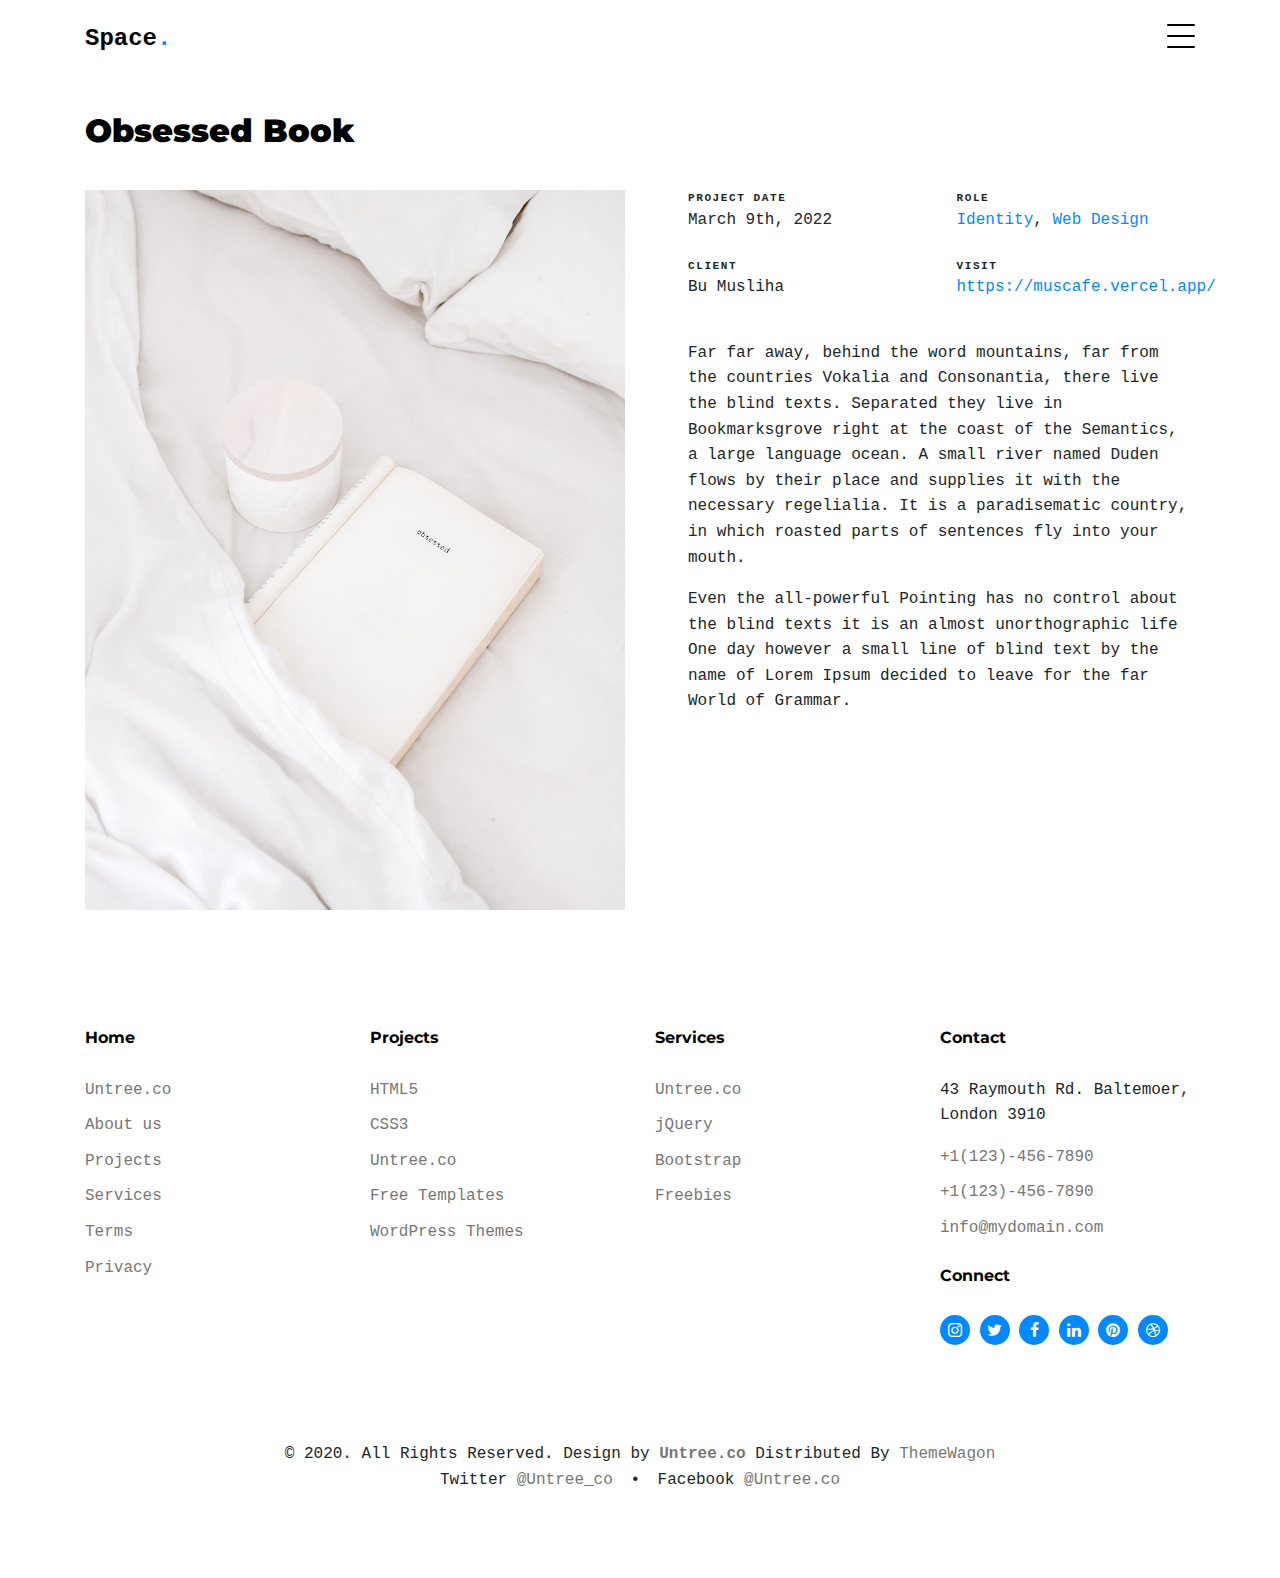
==== portfolio-muscafe.html @ a0d7b3ad "update portfolio" ====
<!-- /*
* Template Name: Minimal
* Template Author: Untree.co
* Author URI: https://untree.co/
* License: https://creativecommons.org/licenses/by/3.0/
*/ -->
<!doctype html>
<html lang="en">

<head>
  <meta charset="utf-8">
  <meta name="viewport" content="width=device-width, initial-scale=1, shrink-to-fit=no">
  <meta name="author" content="Untree.co">
  <link rel="shortcut icon" href="favicon.png">

  <meta name="description" content="" />
  <meta name="keywords" content="" />

  <link rel="preconnect" href="https://fonts.googleapis.com">
  <link rel="preconnect" href="https://fonts.gstatic.com" crossorigin>
  <link href="https://fonts.googleapis.com/css2?family=Montserrat:wght@400;700&family=PT+Mono&display=swap" rel="stylesheet">

  <link rel="stylesheet" href="css/bootstrap.min.css">
  <link rel="stylesheet" href="css/owl.carousel.min.css">
  <link rel="stylesheet" href="css/owl.theme.default.min.css">
  <link rel="stylesheet" href="css/jquery.fancybox.min.css">
  <link rel="stylesheet" href="fonts/icomoon/style.css">
  <link rel="stylesheet" href="fonts/flaticon/font/flaticon.css">
  <link rel="stylesheet" href="css/aos.css">
  <link rel="stylesheet" href="css/style.css">

  <title>Minimal Free HTML Template by Untree.co</title>
</head>

<body data-spy="scroll" data-target=".site-navbar-target" data-offset="100">


  <div class="site-mobile-menu site-navbar-target">
    <div class="site-mobile-menu-header">
      <div class="site-mobile-menu-close">
        <span class="icofont-close js-menu-toggle"></span>
      </div>
    </div>
    <div class="site-mobile-menu-body"></div>
  </div>
  
  <nav class="site-nav dark mb-5 site-navbar-target">
    <div class="container">
      <div class="site-navigation">
        <a href="index.html" class="logo m-0">Space<span class="text-primary">.</span></a>

        <ul class="js-clone-nav d-none d-lg-inline-none site-menu float-right">
          <li><a href="#home-section" class="nav-link active">Home</a></li>
          <li><a href="#portfolio-section">Portfolio</a></li>

          <li class="has-children">
            <a href="#about-section">About</a>
            <ul class="dropdown">
              <li><a href="elements.html">Elements</a></li>
              <li class="has-children">
                <a href="#">Menu Two</a>
                <ul class="dropdown">
                  <li><a href="#">Sub Menu One</a></li>
                  <li><a href="#">Sub Menu Two</a></li>
                  <li><a href="#">Sub Menu Three</a></li>
                </ul>
              </li>
              <li><a href="#">Menu Three</a></li>
            </ul>
          </li>
          <li><a href="services.html">Services</a></li>
          <li><a href="contact.html">Contact us</a></li>
        </ul>

        <a href="#" class="burger ml-auto float-right site-menu-toggle js-menu-toggle d-inline-block d-lg-inline-block" data-toggle="collapse" data-target="#main-navbar">
          <span></span>
        </a>

      </div>
    </div>
  </nav>



  


  <div class="untree_co-section untree_co-section-4 pb-0"  id="portfolio-section">
    <div class="container">
      <div class="portfolio-single-wrap unslate_co--section" id="portfolio-single-section">

        <div class="portfolio-single-inner">
          <h2 class="heading-portfolio-single-h2 text-black">Obsessed Book</h2>

          <div class="row mb-5 align-items-stretch">

            <div class="col-lg-6 mb-5 mb-lg-0">
              <img src="images/img_1.jpg" alt="Image" class="img-fluid">
            </div>

            <div class="col-lg-6 pl-lg-5">
              <div class="row mb-3">
                <div class="col-sm-6 col-md-6 col-lg-6 mb-4">
                  <div class="detail-v1">
                    <span class="detail-label">Project Date</span>
                    <span class="detail-val">March 9th, 2022</span>
                  </div>
                </div>
                <div class="col-sm-6 col-md-6 col-lg-6 mb-4">
                  <div class="detail-v1">
                    <span class="detail-label">Role</span>
                    <span class="detail-val"><a href="#">Identity</a>, <a href="#">Web Design</a></span>
                  </div>
                </div>
                <div class="col-sm-6 col-md-6 col-lg-6 mb-4">
                  <div class="detail-v1">
                    <span class="detail-label">Client</span>
                    <span class="detail-val">Bu Musliha</span>
                  </div>
                </div>
                <div class="col-sm-6 col-md-6 col-lg-6 mb-4">
                  <div class="detail-v1">
                    <span class="detail-label">Visit</span>
                    <span class="detail-val"><a href="http://muscafe.vercel.app">https://muscafe.vercel.app/</a></span>
                  </div>
                </div>
              </div>

              <p>Far far away, behind the word mountains, far from the countries Vokalia and Consonantia, there live the blind texts. Separated they live in Bookmarksgrove right at the coast of the Semantics, a large language ocean. A small river named Duden flows by their place and supplies it with the necessary regelialia. It is a paradisematic country, in which roasted parts of sentences fly into your mouth.</p>

              <p>Even the all-powerful Pointing has no control about the blind texts it is an almost unorthographic life One day however a small line of blind text by the name of Lorem Ipsum decided to leave for the far World of Grammar.</p>

            </div>

          </div>
        </div>
      </div>
    </div>

    <div class="site-footer">
      <div class="container">

        <div class="row">
          <div class="col-lg-3">
            <div class="widget">
              <h3>Home</h3>
              <ul class="list-unstyled float-left links">
                <li><a href="#">Untree.co</a></li>
                <li><a href="#">About us</a></li>
                <li><a href="#">Projects</a></li>
                <li><a href="#">Services</a></li>
                <li><a href="#">Terms</a></li>
                <li><a href="#">Privacy</a></li>
              </ul>
            </div> <!-- /.widget -->
          </div> <!-- /.col-lg-3 -->

          <div class="col-lg-3">
            <div class="widget">
              <h3>Projects</h3>
              <ul class="list-unstyled float-left links">
                <li><a href="#">HTML5</a></li>
                <li><a href="#">CSS3</a></li>
                <li><a href="#">Untree.co</a></li>
                <li><a href="#">Free Templates</a></li>
                <li><a href="#">WordPress Themes</a></li>
              </ul>
            </div> <!-- /.widget -->
          </div> <!-- /.col-lg-3 -->

          <div class="col-lg-3">
            <div class="widget">
              <h3>Services</h3>
              <ul class="list-unstyled float-left links">
                <li><a href="#">Untree.co</a></li>
                <li><a href="#">jQuery</a></li>
                <li><a href="#">Bootstrap</a></li>
                <li><a href="#">Freebies</a></li>
              </ul>
            </div> <!-- /.widget -->
          </div> <!-- /.col-lg-3 -->


          <div class="col-lg-3">
            <div class="widget">
              <h3>Contact</h3>
              <address>43 Raymouth Rd. Baltemoer, London 3910</address>
              <ul class="list-unstyled links mb-4">
                <li><a href="tel://11234567890">+1(123)-456-7890</a></li>
                <li><a href="tel://11234567890">+1(123)-456-7890</a></li>
                <li><a href="mailto:info@mydomain.com">info@mydomain.com</a></li>
              </ul>

              <h3>Connect</h3>
              <ul class="list-unstyled social">
                <li><a href="#"><span class="icon-instagram"></span></a></li>
                <li><a href="#"><span class="icon-twitter"></span></a></li>
                <li><a href="#"><span class="icon-facebook"></span></a></li>
                <li><a href="#"><span class="icon-linkedin"></span></a></li>
                <li><a href="#"><span class="icon-pinterest"></span></a></li>
                <li><a href="#"><span class="icon-dribbble"></span></a></li>
              </ul>

            </div> <!-- /.widget -->
          </div> <!-- /.col-lg-3 -->

        </div> <!-- /.row -->





        <div class="row mt-5">
          <div class="col-12 text-center">
            <p class=" mb-0">&copy; 2020. All Rights Reserved. Design by <a href="https://untree.co/" target="_blank" class=""><strong>Untree.co</strong></a> Distributed By <a href="https://themewagon.com">ThemeWagon</a> </p>
            <p class="">
              <span class="mx-2">Twitter <a href="https://twitter.com/untree_co">@Untree_co</a></span>
              <span>&bullet;</span>
              <span class="mx-2">Facebook <a href="https://web.facebook.com/Untree.co">@Untree.co</a></span>
            </p>

          </div>
        </div>
      </div> <!-- /.container -->
    </div> <!-- /.site-footer -->


    <script src="js/jquery-3.4.1.min.js"></script>
    <script src="js/popper.min.js"></script>
    <script src="js/bootstrap.min.js"></script>
    <script src="js/owl.carousel.min.js"></script>
    <script src="js/jquery.animateNumber.min.js"></script>
    <script src="js/jquery.waypoints.min.js"></script>
    <script src="js/jquery.fancybox.min.js"></script>
    <script src="js/aos.js"></script>
    <script src="js/wave-animate.js"></script>
    <script src="js/circle-progress.js"></script>
    <script src="js/imagesloaded.pkgd.js"></script>
    <script src="js/isotope.pkgd.min.js"></script>
    <script src="js/jquery.easing.1.3.js"></script>
    <script src="js/TweenMax.min.js"></script>
    <script src="js/ScrollMagic.min.js"></script>
    <script src="js/scrollmagic.animation.gsap.min.js"></script>

    <script src="js/custom.js"></script>
    
  </body>

  </html>
---- fonts/icomoon/style.css ----
@font-face {
  font-family: 'icomoon';
  src:  url('fonts/icomoon.eot?10si43');
  src:  url('fonts/icomoon.eot?10si43#iefix') format('embedded-opentype'),
    url('fonts/icomoon.ttf?10si43') format('truetype'),
    url('fonts/icomoon.woff?10si43') format('woff'),
    url('fonts/icomoon.svg?10si43#icomoon') format('svg');
  font-weight: normal;
  font-style: normal;
}

[class^="icon-"], [class*=" icon-"] {
  /* use !important to prevent issues with browser extensions that change fonts */
  font-family: 'icomoon' !important;
  speak: none;
  font-style: normal;
  font-weight: normal;
  font-variant: normal;
  text-transform: none;
  line-height: 1;

  /* Better Font Rendering =========== */
  -webkit-font-smoothing: antialiased;
  -moz-osx-font-smoothing: grayscale;
}

.icon-asterisk:before {
  content: "\f069";
}
.icon-plus:before {
  content: "\f067";
}
.icon-question:before {
  content: "\f128";
}
.icon-minus:before {
  content: "\f068";
}
.icon-glass:before {
  content: "\f000";
}
.icon-music:before {
  content: "\f001";
}
.icon-search:before {
  content: "\f002";
}
.icon-envelope-o:before {
  content: "\f003";
}
.icon-heart:before {
  content: "\f004";
}
.icon-star:before {
  content: "\f005";
}
.icon-star-o:before {
  content: "\f006";
}
.icon-user:before {
  content: "\f007";
}
.icon-film:before {
  content: "\f008";
}
.icon-th-large:before {
  content: "\f009";
}
.icon-th:before {
  content: "\f00a";
}
.icon-th-list:before {
  content: "\f00b";
}
.icon-check:before {
  content: "\f00c";
}
.icon-close:before {
  content: "\f00d";
}
.icon-remove:before {
  content: "\f00d";
}
.icon-times:before {
  content: "\f00d";
}
.icon-search-plus:before {
  content: "\f00e";
}
.icon-search-minus:before {
  content: "\f010";
}
.icon-power-off:before {
  content: "\f011";
}
.icon-signal:before {
  content: "\f012";
}
.icon-cog:before {
  content: "\f013";
}
.icon-gear:before {
  content: "\f013";
}
.icon-trash-o:before {
  content: "\f014";
}
.icon-home:before {
  content: "\f015";
}
.icon-file-o:before {
  content: "\f016";
}
.icon-clock-o:before {
  content: "\f017";
}
.icon-road:before {
  content: "\f018";
}
.icon-download:before {
  content: "\f019";
}
.icon-arrow-circle-o-down:before {
  content: "\f01a";
}
.icon-arrow-circle-o-up:before {
  content: "\f01b";
}
.icon-inbox:before {
  content: "\f01c";
}
.icon-play-circle-o:before {
  content: "\f01d";
}
.icon-repeat:before {
  content: "\f01e";
}
.icon-rotate-right:before {
  content: "\f01e";
}
.icon-refresh:before {
  content: "\f021";
}
.icon-list-alt:before {
  content: "\f022";
}
.icon-lock:before {
  content: "\f023";
}
.icon-flag:before {
  content: "\f024";
}
.icon-headphones:before {
  content: "\f025";
}
.icon-volume-off:before {
  content: "\f026";
}
.icon-volume-down:before {
  content: "\f027";
}
.icon-volume-up:before {
  content: "\f028";
}
.icon-qrcode:before {
  content: "\f029";
}
.icon-barcode:before {
  content: "\f02a";
}
.icon-tag:before {
  content: "\f02b";
}
.icon-tags:before {
  content: "\f02c";
}
.icon-book:before {
  content: "\f02d";
}
.icon-bookmark:before {
  content: "\f02e";
}
.icon-print:before {
  content: "\f02f";
}
.icon-camera:before {
  content: "\f030";
}
.icon-font:before {
  content: "\f031";
}
.icon-bold:before {
  content: "\f032";
}
.icon-italic:before {
  content: "\f033";
}
.icon-text-height:before {
  content: "\f034";
}
.icon-text-width:before {
  content: "\f035";
}
.icon-align-left:before {
  content: "\f036";
}
.icon-align-center:before {
  content: "\f037";
}
.icon-align-right:before {
  content: "\f038";
}
.icon-align-justify:before {
  content: "\f039";
}
.icon-list:before {
  content: "\f03a";
}
.icon-dedent:before {
  content: "\f03b";
}
.icon-outdent:before {
  content: "\f03b";
}
.icon-indent:before {
  content: "\f03c";
}
.icon-video-camera:before {
  content: "\f03d";
}
.icon-image:before {
  content: "\f03e";
}
.icon-photo:before {
  content: "\f03e";
}
.icon-picture-o:before {
  content: "\f03e";
}
.icon-pencil:before {
  content: "\f040";
}
.icon-map-marker:before {
  content: "\f041";
}
.icon-adjust:before {
  content: "\f042";
}
.icon-tint:before {
  content: "\f043";
}
.icon-edit:before {
  content: "\f044";
}
.icon-pencil-square-o:before {
  content: "\f044";
}
.icon-share-square-o:before {
  content: "\f045";
}
.icon-check-square-o:before {
  content: "\f046";
}
.icon-arrows:before {
  content: "\f047";
}
.icon-step-backward:before {
  content: "\f048";
}
.icon-fast-backward:before {
  content: "\f049";
}
.icon-backward:before {
  content: "\f04a";
}
.icon-play:before {
  content: "\f04b";
}
.icon-pause:before {
  content: "\f04c";
}
.icon-stop:before {
  content: "\f04d";
}
.icon-forward:before {
  content: "\f04e";
}
.icon-fast-forward:before {
  content: "\f050";
}
.icon-step-forward:before {
  content: "\f051";
}
.icon-eject:before {
  content: "\f052";
}
.icon-chevron-left:before {
  content: "\f053";
}
.icon-chevron-right:before {
  content: "\f054";
}
.icon-plus-circle:before {
  content: "\f055";
}
.icon-minus-circle:before {
  content: "\f056";
}
.icon-times-circle:before {
  content: "\f057";
}
.icon-check-circle:before {
  content: "\f058";
}
.icon-question-circle:before {
  content: "\f059";
}
.icon-info-circle:before {
  content: "\f05a";
}
.icon-crosshairs:before {
  content: "\f05b";
}
.icon-times-circle-o:before {
  content: "\f05c";
}
.icon-check-circle-o:before {
  content: "\f05d";
}
.icon-ban:before {
  content: "\f05e";
}
.icon-arrow-left:before {
  content: "\f060";
}
.icon-arrow-right:before {
  content: "\f061";
}
.icon-arrow-up:before {
  content: "\f062";
}
.icon-arrow-down:before {
  content: "\f063";
}
.icon-mail-forward:before {
  content: "\f064";
}
.icon-share:before {
  content: "\f064";
}
.icon-expand:before {
  content: "\f065";
}
.icon-compress:before {
  content: "\f066";
}
.icon-exclamation-circle:before {
  content: "\f06a";
}
.icon-gift:before {
  content: "\f06b";
}
.icon-leaf:before {
  content: "\f06c";
}
.icon-fire:before {
  content: "\f06d";
}
.icon-eye:before {
  content: "\f06e";
}
.icon-eye-slash:before {
  content: "\f070";
}
.icon-exclamation-triangle:before {
  content: "\f071";
}
.icon-warning:before {
  content: "\f071";
}
.icon-plane:before {
  content: "\f072";
}
.icon-calendar:before {
  content: "\f073";
}
.icon-random:before {
  content: "\f074";
}
.icon-comment:before {
  content: "\f075";
}
.icon-magnet:before {
  content: "\f076";
}
.icon-chevron-up:before {
  content: "\f077";
}
.icon-chevron-down:before {
  content: "\f078";
}
.icon-retweet:before {
  content: "\f079";
}
.icon-shopping-cart:before {
  content: "\f07a";
}
.icon-folder:before {
  content: "\f07b";
}
.icon-folder-open:before {
  content: "\f07c";
}
.icon-arrows-v:before {
  content: "\f07d";
}
.icon-arrows-h:before {
  content: "\f07e";
}
.icon-bar-chart:before {
  content: "\f080";
}
.icon-bar-chart-o:before {
  content: "\f080";
}
.icon-twitter-square:before {
  content: "\f081";
}
.icon-facebook-square:before {
  content: "\f082";
}
.icon-camera-retro:before {
  content: "\f083";
}
.icon-key:before {
  content: "\f084";
}
.icon-cogs:before {
  content: "\f085";
}
.icon-gears:before {
  content: "\f085";
}
.icon-comments:before {
  content: "\f086";
}
.icon-thumbs-o-up:before {
  content: "\f087";
}
.icon-thumbs-o-down:before {
  content: "\f088";
}
.icon-star-half:before {
  content: "\f089";
}
.icon-heart-o:before {
  content: "\f08a";
}
.icon-sign-out:before {
  content: "\f08b";
}
.icon-linkedin-square:before {
  content: "\f08c";
}
.icon-thumb-tack:before {
  content: "\f08d";
}
.icon-external-link:before {
  content: "\f08e";
}
.icon-sign-in:before {
  content: "\f090";
}
.icon-trophy:before {
  content: "\f091";
}
.icon-github-square:before {
  content: "\f092";
}
.icon-upload:before {
  content: "\f093";
}
.icon-lemon-o:before {
  content: "\f094";
}
.icon-phone:before {
  content: "\f095";
}
.icon-square-o:before {
  content: "\f096";
}
.icon-bookmark-o:before {
  content: "\f097";
}
.icon-phone-square:before {
  content: "\f098";
}
.icon-twitter:before {
  content: "\f099";
}
.icon-facebook:before {
  content: "\f09a";
}
.icon-facebook-f:before {
  content: "\f09a";
}
.icon-github:before {
  content: "\f09b";
}
.icon-unlock:before {
  content: "\f09c";
}
.icon-credit-card:before {
  content: "\f09d";
}
.icon-feed:before {
  content: "\f09e";
}
.icon-rss:before {
  content: "\f09e";
}
.icon-hdd-o:before {
  content: "\f0a0";
}
.icon-bullhorn:before {
  content: "\f0a1";
}
.icon-bell-o:before {
  content: "\f0a2";
}
.icon-certificate:before {
  content: "\f0a3";
}
.icon-hand-o-right:before {
  content: "\f0a4";
}
.icon-hand-o-left:before {
  content: "\f0a5";
}
.icon-hand-o-up:before {
  content: "\f0a6";
}
.icon-hand-o-down:before {
  content: "\f0a7";
}
.icon-arrow-circle-left:before {
  content: "\f0a8";
}
.icon-arrow-circle-right:before {
  content: "\f0a9";
}
.icon-arrow-circle-up:before {
  content: "\f0aa";
}
.icon-arrow-circle-down:before {
  content: "\f0ab";
}
.icon-globe:before {
  content: "\f0ac";
}
.icon-wrench:before {
  content: "\f0ad";
}
.icon-tasks:before {
  content: "\f0ae";
}
.icon-filter:before {
  content: "\f0b0";
}
.icon-briefcase:before {
  content: "\f0b1";
}
.icon-arrows-alt:before {
  content: "\f0b2";
}
.icon-group:before {
  content: "\f0c0";
}
.icon-users:before {
  content: "\f0c0";
}
.icon-chain:before {
  content: "\f0c1";
}
.icon-link:before {
  content: "\f0c1";
}
.icon-cloud:before {
  content: "\f0c2";
}
.icon-flask:before {
  content: "\f0c3";
}
.icon-cut:before {
  content: "\f0c4";
}
.icon-scissors:before {
  content: "\f0c4";
}
.icon-copy:before {
  content: "\f0c5";
}
.icon-files-o:before {
  content: "\f0c5";
}
.icon-paperclip:before {
  content: "\f0c6";
}
.icon-floppy-o:before {
  content: "\f0c7";
}
.icon-save:before {
  content: "\f0c7";
}
.icon-square:before {
  content: "\f0c8";
}
.icon-bars:before {
  content: "\f0c9";
}
.icon-navicon:before {
  content: "\f0c9";
}
.icon-reorder:before {
  content: "\f0c9";
}
.icon-list-ul:before {
  content: "\f0ca";
}
.icon-list-ol:before {
  content: "\f0cb";
}
.icon-strikethrough:before {
  content: "\f0cc";
}
.icon-underline:before {
  content: "\f0cd";
}
.icon-table:before {
  content: "\f0ce";
}
.icon-magic:before {
  content: "\f0d0";
}
.icon-truck:before {
  content: "\f0d1";
}
.icon-pinterest:before {
  content: "\f0d2";
}
.icon-pinterest-square:before {
  content: "\f0d3";
}
.icon-google-plus-square:before {
  content: "\f0d4";
}
.icon-google-plus:before {
  content: "\f0d5";
}
.icon-money:before {
  content: "\f0d6";
}
.icon-caret-down:before {
  content: "\f0d7";
}
.icon-caret-up:before {
  content: "\f0d8";
}
.icon-caret-left:before {
  content: "\f0d9";
}
.icon-caret-right:before {
  content: "\f0da";
}
.icon-columns:before {
  content: "\f0db";
}
.icon-sort:before {
  content: "\f0dc";
}
.icon-unsorted:before {
  content: "\f0dc";
}
.icon-sort-desc:before {
  content: "\f0dd";
}
.icon-sort-down:before {
  content: "\f0dd";
}
.icon-sort-asc:before {
  content: "\f0de";
}
.icon-sort-up:before {
  content: "\f0de";
}
.icon-envelope:before {
  content: "\f0e0";
}
.icon-linkedin:before {
  content: "\f0e1";
}
.icon-rotate-left:before {
  content: "\f0e2";
}
.icon-undo:before {
  content: "\f0e2";
}
.icon-gavel:before {
  content: "\f0e3";
}
.icon-legal:before {
  content: "\f0e3";
}
.icon-dashboard:before {
  content: "\f0e4";
}
.icon-tachometer:before {
  content: "\f0e4";
}
.icon-comment-o:before {
  content: "\f0e5";
}
.icon-comments-o:before {
  content: "\f0e6";
}
.icon-bolt:before {
  content: "\f0e7";
}
.icon-flash:before {
  content: "\f0e7";
}
.icon-sitemap:before {
  content: "\f0e8";
}
.icon-umbrella:before {
  content: "\f0e9";
}
.icon-clipboard:before {
  content: "\f0ea";
}
.icon-paste:before {
  content: "\f0ea";
}
.icon-lightbulb-o:before {
  content: "\f0eb";
}
.icon-exchange:before {
  content: "\f0ec";
}
.icon-cloud-download:before {
  content: "\f0ed";
}
.icon-cloud-upload:before {
  content: "\f0ee";
}
.icon-user-md:before {
  content: "\f0f0";
}
.icon-stethoscope:before {
  content: "\f0f1";
}
.icon-suitcase:before {
  content: "\f0f2";
}
.icon-bell:before {
  content: "\f0f3";
}
.icon-coffee:before {
  content: "\f0f4";
}
.icon-cutlery:before {
  content: "\f0f5";
}
.icon-file-text-o:before {
  content: "\f0f6";
}
.icon-building-o:before {
  content: "\f0f7";
}
.icon-hospital-o:before {
  content: "\f0f8";
}
.icon-ambulance:before {
  content: "\f0f9";
}
.icon-medkit:before {
  content: "\f0fa";
}
.icon-fighter-jet:before {
  content: "\f0fb";
}
.icon-beer:before {
  content: "\f0fc";
}
.icon-h-square:before {
  content: "\f0fd";
}
.icon-plus-square:before {
  content: "\f0fe";
}
.icon-angle-double-left:before {
  content: "\f100";
}
.icon-angle-double-right:before {
  content: "\f101";
}
.icon-angle-double-up:before {
  content: "\f102";
}
.icon-angle-double-down:before {
  content: "\f103";
}
.icon-angle-left:before {
  content: "\f104";
}
.icon-angle-right:before {
  content: "\f105";
}
.icon-angle-up:before {
  content: "\f106";
}
.icon-angle-down:before {
  content: "\f107";
}
.icon-desktop:before {
  content: "\f108";
}
.icon-laptop:before {
  content: "\f109";
}
.icon-tablet:before {
  content: "\f10a";
}
.icon-mobile:before {
  content: "\f10b";
}
.icon-mobile-phone:before {
  content: "\f10b";
}
.icon-circle-o:before {
  content: "\f10c";
}
.icon-quote-left:before {
  content: "\f10d";
}
.icon-quote-right:before {
  content: "\f10e";
}
.icon-spinner:before {
  content: "\f110";
}
.icon-circle:before {
  content: "\f111";
}
.icon-mail-reply:before {
  content: "\f112";
}
.icon-reply:before {
  content: "\f112";
}
.icon-github-alt:before {
  content: "\f113";
}
.icon-folder-o:before {
  content: "\f114";
}
.icon-folder-open-o:before {
  content: "\f115";
}
.icon-smile-o:before {
  content: "\f118";
}
.icon-frown-o:before {
  content: "\f119";
}
.icon-meh-o:before {
  content: "\f11a";
}
.icon-gamepad:before {
  content: "\f11b";
}
.icon-keyboard-o:before {
  content: "\f11c";
}
.icon-flag-o:before {
  content: "\f11d";
}
.icon-flag-checkered:before {
  content: "\f11e";
}
.icon-terminal:before {
  content: "\f120";
}
.icon-code:before {
  content: "\f121";
}
.icon-mail-reply-all:before {
  content: "\f122";
}
.icon-reply-all:before {
  content: "\f122";
}
.icon-star-half-empty:before {
  content: "\f123";
}
.icon-star-half-full:before {
  content: "\f123";
}
.icon-star-half-o:before {
  content: "\f123";
}
.icon-location-arrow:before {
  content: "\f124";
}
.icon-crop:before {
  content: "\f125";
}
.icon-code-fork:before {
  content: "\f126";
}
.icon-chain-broken:before {
  content: "\f127";
}
.icon-unlink:before {
  content: "\f127";
}
.icon-info:before {
  content: "\f129";
}
.icon-exclamation:before {
  content: "\f12a";
}
.icon-superscript:before {
  content: "\f12b";
}
.icon-subscript:before {
  content: "\f12c";
}
.icon-eraser:before {
  content: "\f12d";
}
.icon-puzzle-piece:before {
  content: "\f12e";
}
.icon-microphone:before {
  content: "\f130";
}
.icon-microphone-slash:before {
  content: "\f131";
}
.icon-shield:before {
  content: "\f132";
}
.icon-calendar-o:before {
  content: "\f133";
}
.icon-fire-extinguisher:before {
  content: "\f134";
}
.icon-rocket:before {
  content: "\f135";
}
.icon-maxcdn:before {
  content: "\f136";
}
.icon-chevron-circle-left:before {
  content: "\f137";
}
.icon-chevron-circle-right:before {
  content: "\f138";
}
.icon-chevron-circle-up:before {
  content: "\f139";
}
.icon-chevron-circle-down:before {
  content: "\f13a";
}
.icon-html5:before {
  content: "\f13b";
}
.icon-css3:before {
  content: "\f13c";
}
.icon-anchor:before {
  content: "\f13d";
}
.icon-unlock-alt:before {
  content: "\f13e";
}
.icon-bullseye:before {
  content: "\f140";
}
.icon-ellipsis-h:before {
  content: "\f141";
}
.icon-ellipsis-v:before {
  content: "\f142";
}
.icon-rss-square:before {
  content: "\f143";
}
.icon-play-circle:before {
  content: "\f144";
}
.icon-ticket:before {
  content: "\f145";
}
.icon-minus-square:before {
  content: "\f146";
}
.icon-minus-square-o:before {
  content: "\f147";
}
.icon-level-up:before {
  content: "\f148";
}
.icon-level-down:before {
  content: "\f149";
}
.icon-check-square:before {
  content: "\f14a";
}
.icon-pencil-square:before {
  content: "\f14b";
}
.icon-external-link-square:before {
  content: "\f14c";
}
.icon-share-square:before {
  content: "\f14d";
}
.icon-compass:before {
  content: "\f14e";
}
.icon-caret-square-o-down:before {
  content: "\f150";
}
.icon-toggle-down:before {
  content: "\f150";
}
.icon-caret-square-o-up:before {
  content: "\f151";
}
.icon-toggle-up:before {
  content: "\f151";
}
.icon-caret-square-o-right:before {
  content: "\f152";
}
.icon-toggle-right:before {
  content: "\f152";
}
.icon-eur:before {
  content: "\f153";
}
.icon-euro:before {
  content: "\f153";
}
.icon-gbp:before {
  content: "\f154";
}
.icon-dollar:before {
  content: "\f155";
}
.icon-usd:before {
  content: "\f155";
}
.icon-inr:before {
  content: "\f156";
}
.icon-rupee:before {
  content: "\f156";
}
.icon-cny:before {
  content: "\f157";
}
.icon-jpy:before {
  content: "\f157";
}
.icon-rmb:before {
  content: "\f157";
}
.icon-yen:before {
  content: "\f157";
}
.icon-rouble:before {
  content: "\f158";
}
.icon-rub:before {
  content: "\f158";
}
.icon-ruble:before {
  content: "\f158";
}
.icon-krw:before {
  content: "\f159";
}
.icon-won:before {
  content: "\f159";
}
.icon-bitcoin:before {
  content: "\f15a";
}
.icon-btc:before {
  content: "\f15a";
}
.icon-file:before {
  content: "\f15b";
}
.icon-file-text:before {
  content: "\f15c";
}
.icon-sort-alpha-asc:before {
  content: "\f15d";
}
.icon-sort-alpha-desc:before {
  content: "\f15e";
}
.icon-sort-amount-asc:before {
  content: "\f160";
}
.icon-sort-amount-desc:before {
  content: "\f161";
}
.icon-sort-numeric-asc:before {
  content: "\f162";
}
.icon-sort-numeric-desc:before {
  content: "\f163";
}
.icon-thumbs-up:before {
  content: "\f164";
}
.icon-thumbs-down:before {
  content: "\f165";
}
.icon-youtube-square:before {
  content: "\f166";
}
.icon-youtube:before {
  content: "\f167";
}
.icon-xing:before {
  content: "\f168";
}
.icon-xing-square:before {
  content: "\f169";
}
.icon-youtube-play:before {
  content: "\f16a";
}
.icon-dropbox:before {
  content: "\f16b";
}
.icon-stack-overflow:before {
  content: "\f16c";
}
.icon-instagram:before {
  content: "\f16d";
}
.icon-flickr:before {
  content: "\f16e";
}
.icon-adn:before {
  content: "\f170";
}
.icon-bitbucket:before {
  content: "\f171";
}
.icon-bitbucket-square:before {
  content: "\f172";
}
.icon-tumblr:before {
  content: "\f173";
}
.icon-tumblr-square:before {
  content: "\f174";
}
.icon-long-arrow-down:before {
  content: "\f175";
}
.icon-long-arrow-up:before {
  content: "\f176";
}
.icon-long-arrow-left:before {
  content: "\f177";
}
.icon-long-arrow-right:before {
  content: "\f178";
}
.icon-apple:before {
  content: "\f179";
}
.icon-windows:before {
  content: "\f17a";
}
.icon-android:before {
  content: "\f17b";
}
.icon-linux:before {
  content: "\f17c";
}
.icon-dribbble:before {
  content: "\f17d";
}
.icon-skype:before {
  content: "\f17e";
}
.icon-foursquare:before {
  content: "\f180";
}
.icon-trello:before {
  content: "\f181";
}
.icon-female:before {
  content: "\f182";
}
.icon-male:before {
  content: "\f183";
}
.icon-gittip:before {
  content: "\f184";
}
.icon-gratipay:before {
  content: "\f184";
}
.icon-sun-o:before {
  content: "\f185";
}
.icon-moon-o:before {
  content: "\f186";
}
.icon-archive:before {
  content: "\f187";
}
.icon-bug:before {
  content: "\f188";
}
.icon-vk:before {
  content: "\f189";
}
.icon-weibo:before {
  content: "\f18a";
}
.icon-renren:before {
  content: "\f18b";
}
.icon-pagelines:before {
  content: "\f18c";
}
.icon-stack-exchange:before {
  content: "\f18d";
}
.icon-arrow-circle-o-right:before {
  content: "\f18e";
}
.icon-arrow-circle-o-left:before {
  content: "\f190";
}
.icon-caret-square-o-left:before {
  content: "\f191";
}
.icon-toggle-left:before {
  content: "\f191";
}
.icon-dot-circle-o:before {
  content: "\f192";
}
.icon-wheelchair:before {
  content: "\f193";
}
.icon-vimeo-square:before {
  content: "\f194";
}
.icon-try:before {
  content: "\f195";
}
.icon-turkish-lira:before {
  content: "\f195";
}
.icon-plus-square-o:before {
  content: "\f196";
}
.icon-space-shuttle:before {
  content: "\f197";
}
.icon-slack:before {
  content: "\f198";
}
.icon-envelope-square:before {
  content: "\f199";
}
.icon-wordpress:before {
  content: "\f19a";
}
.icon-openid:before {
  content: "\f19b";
}
.icon-bank:before {
  content: "\f19c";
}
.icon-institution:before {
  content: "\f19c";
}
.icon-university:before {
  content: "\f19c";
}
.icon-graduation-cap:before {
  content: "\f19d";
}
.icon-mortar-board:before {
  content: "\f19d";
}
.icon-yahoo:before {
  content: "\f19e";
}
.icon-google:before {
  content: "\f1a0";
}
.icon-reddit:before {
  content: "\f1a1";
}
.icon-reddit-square:before {
  content: "\f1a2";
}
.icon-stumbleupon-circle:before {
  content: "\f1a3";
}
.icon-stumbleupon:before {
  content: "\f1a4";
}
.icon-delicious:before {
  content: "\f1a5";
}
.icon-digg:before {
  content: "\f1a6";
}
.icon-pied-piper-pp:before {
  content: "\f1a7";
}
.icon-pied-piper-alt:before {
  content: "\f1a8";
}
.icon-drupal:before {
  content: "\f1a9";
}
.icon-joomla:before {
  content: "\f1aa";
}
.icon-language:before {
  content: "\f1ab";
}
.icon-fax:before {
  content: "\f1ac";
}
.icon-building:before {
  content: "\f1ad";
}
.icon-child:before {
  content: "\f1ae";
}
.icon-paw:before {
  content: "\f1b0";
}
.icon-spoon:before {
  content: "\f1b1";
}
.icon-cube:before {
  content: "\f1b2";
}
.icon-cubes:before {
  content: "\f1b3";
}
.icon-behance:before {
  content: "\f1b4";
}
.icon-behance-square:before {
  content: "\f1b5";
}
.icon-steam:before {
  content: "\f1b6";
}
.icon-steam-square:before {
  content: "\f1b7";
}
.icon-recycle:before {
  content: "\f1b8";
}
.icon-automobile:before {
  content: "\f1b9";
}
.icon-car:before {
  content: "\f1b9";
}
.icon-cab:before {
  content: "\f1ba";
}
.icon-taxi:before {
  content: "\f1ba";
}
.icon-tree:before {
  content: "\f1bb";
}
.icon-spotify:before {
  content: "\f1bc";
}
.icon-deviantart:before {
  content: "\f1bd";
}
.icon-soundcloud:before {
  content: "\f1be";
}
.icon-database:before {
  content: "\f1c0";
}
.icon-file-pdf-o:before {
  content: "\f1c1";
}
.icon-file-word-o:before {
  content: "\f1c2";
}
.icon-file-excel-o:before {
  content: "\f1c3";
}
.icon-file-powerpoint-o:before {
  content: "\f1c4";
}
.icon-file-image-o:before {
  content: "\f1c5";
}
.icon-file-photo-o:before {
  content: "\f1c5";
}
.icon-file-picture-o:before {
  content: "\f1c5";
}
.icon-file-archive-o:before {
  content: "\f1c6";
}
.icon-file-zip-o:before {
  content: "\f1c6";
}
.icon-file-audio-o:before {
  content: "\f1c7";
}
.icon-file-sound-o:before {
  content: "\f1c7";
}
.icon-file-movie-o:before {
  content: "\f1c8";
}
.icon-file-video-o:before {
  content: "\f1c8";
}
.icon-file-code-o:before {
  content: "\f1c9";
}
.icon-vine:before {
  content: "\f1ca";
}
.icon-codepen:before {
  content: "\f1cb";
}
.icon-jsfiddle:before {
  content: "\f1cc";
}
.icon-life-bouy:before {
  content: "\f1cd";
}
.icon-life-buoy:before {
  content: "\f1cd";
}
.icon-life-ring:before {
  content: "\f1cd";
}
.icon-life-saver:before {
  content: "\f1cd";
}
.icon-support:before {
  content: "\f1cd";
}
.icon-circle-o-notch:before {
  content: "\f1ce";
}
.icon-ra:before {
  content: "\f1d0";
}
.icon-rebel:before {
  content: "\f1d0";
}
.icon-resistance:before {
  content: "\f1d0";
}
.icon-empire:before {
  content: "\f1d1";
}
.icon-ge:before {
  content: "\f1d1";
}
.icon-git-square:before {
  content: "\f1d2";
}
.icon-git:before {
  content: "\f1d3";
}
.icon-hacker-news:before {
  content: "\f1d4";
}
.icon-y-combinator-square:before {
  content: "\f1d4";
}
.icon-yc-square:before {
  content: "\f1d4";
}
.icon-tencent-weibo:before {
  content: "\f1d5";
}
.icon-qq:before {
  content: "\f1d6";
}
.icon-wechat:before {
  content: "\f1d7";
}
.icon-weixin:before {
  content: "\f1d7";
}
.icon-paper-plane:before {
  content: "\f1d8";
}
.icon-send:before {
  content: "\f1d8";
}
.icon-paper-plane-o:before {
  content: "\f1d9";
}
.icon-send-o:before {
  content: "\f1d9";
}
.icon-history:before {
  content: "\f1da";
}
.icon-circle-thin:before {
  content: "\f1db";
}
.icon-header:before {
  content: "\f1dc";
}
.icon-paragraph:before {
  content: "\f1dd";
}
.icon-sliders:before {
  content: "\f1de";
}
.icon-share-alt:before {
  content: "\f1e0";
}
.icon-share-alt-square:before {
  content: "\f1e1";
}
.icon-bomb:before {
  content: "\f1e2";
}
.icon-futbol-o:before {
  content: "\f1e3";
}
.icon-soccer-ball-o:before {
  content: "\f1e3";
}
.icon-tty:before {
  content: "\f1e4";
}
.icon-binoculars:before {
  content: "\f1e5";
}
.icon-plug:before {
  content: "\f1e6";
}
.icon-slideshare:before {
  content: "\f1e7";
}
.icon-twitch:before {
  content: "\f1e8";
}
.icon-yelp:before {
  content: "\f1e9";
}
.icon-newspaper-o:before {
  content: "\f1ea";
}
.icon-wifi:before {
  content: "\f1eb";
}
.icon-calculator:before {
  content: "\f1ec";
}
.icon-paypal:before {
  content: "\f1ed";
}
.icon-google-wallet:before {
  content: "\f1ee";
}
.icon-cc-visa:before {
  content: "\f1f0";
}
.icon-cc-mastercard:before {
  content: "\f1f1";
}
.icon-cc-discover:before {
  content: "\f1f2";
}
.icon-cc-amex:before {
  content: "\f1f3";
}
.icon-cc-paypal:before {
  content: "\f1f4";
}
.icon-cc-stripe:before {
  content: "\f1f5";
}
.icon-bell-slash:before {
  content: "\f1f6";
}
.icon-bell-slash-o:before {
  content: "\f1f7";
}
.icon-trash:before {
  content: "\f1f8";
}
.icon-copyright:before {
  content: "\f1f9";
}
.icon-at:before {
  content: "\f1fa";
}
.icon-eyedropper:before {
  content: "\f1fb";
}
.icon-paint-brush:before {
  content: "\f1fc";
}
.icon-birthday-cake:before {
  content: "\f1fd";
}
.icon-area-chart:before {
  content: "\f1fe";
}
.icon-pie-chart:before {
  content: "\f200";
}
.icon-line-chart:before {
  content: "\f201";
}
.icon-lastfm:before {
  content: "\f202";
}
.icon-lastfm-square:before {
  content: "\f203";
}
.icon-toggle-off:before {
  content: "\f204";
}
.icon-toggle-on:before {
  content: "\f205";
}
.icon-bicycle:before {
  content: "\f206";
}
.icon-bus:before {
  content: "\f207";
}
.icon-ioxhost:before {
  content: "\f208";
}
.icon-angellist:before {
  content: "\f209";
}
.icon-cc:before {
  content: "\f20a";
}
.icon-ils:before {
  content: "\f20b";
}
.icon-shekel:before {
  content: "\f20b";
}
.icon-sheqel:before {
  content: "\f20b";
}
.icon-meanpath:before {
  content: "\f20c";
}
.icon-buysellads:before {
  content: "\f20d";
}
.icon-connectdevelop:before {
  content: "\f20e";
}
.icon-dashcube:before {
  content: "\f210";
}
.icon-forumbee:before {
  content: "\f211";
}
.icon-leanpub:before {
  content: "\f212";
}
.icon-sellsy:before {
  content: "\f213";
}
.icon-shirtsinbulk:before {
  content: "\f214";
}
.icon-simplybuilt:before {
  content: "\f215";
}
.icon-skyatlas:before {
  content: "\f216";
}
.icon-cart-plus:before {
  content: "\f217";
}
.icon-cart-arrow-down:before {
  content: "\f218";
}
.icon-diamond:before {
  content: "\f219";
}
.icon-ship:before {
  content: "\f21a";
}
.icon-user-secret:before {
  content: "\f21b";
}
.icon-motorcycle:before {
  content: "\f21c";
}
.icon-street-view:before {
  content: "\f21d";
}
.icon-heartbeat:before {
  content: "\f21e";
}
.icon-venus:before {
  content: "\f221";
}
.icon-mars:before {
  content: "\f222";
}
.icon-mercury:before {
  content: "\f223";
}
.icon-intersex:before {
  content: "\f224";
}
.icon-transgender:before {
  content: "\f224";
}
.icon-transgender-alt:before {
  content: "\f225";
}
.icon-venus-double:before {
  content: "\f226";
}
.icon-mars-double:before {
  content: "\f227";
}
.icon-venus-mars:before {
  content: "\f228";
}
.icon-mars-stroke:before {
  content: "\f229";
}
.icon-mars-stroke-v:before {
  content: "\f22a";
}
.icon-mars-stroke-h:before {
  content: "\f22b";
}
.icon-neuter:before {
  content: "\f22c";
}
.icon-genderless:before {
  content: "\f22d";
}
.icon-facebook-official:before {
  content: "\f230";
}
.icon-pinterest-p:before {
  content: "\f231";
}
.icon-whatsapp:before {
  content: "\f232";
}
.icon-server:before {
  content: "\f233";
}
.icon-user-plus:before {
  content: "\f234";
}
.icon-user-times:before {
  content: "\f235";
}
.icon-bed:before {
  content: "\f236";
}
.icon-hotel:before {
  content: "\f236";
}
.icon-viacoin:before {
  content: "\f237";
}
.icon-train:before {
  content: "\f238";
}
.icon-subway:before {
  content: "\f239";
}
.icon-medium:before {
  content: "\f23a";
}
.icon-y-combinator:before {
  content: "\f23b";
}
.icon-yc:before {
  content: "\f23b";
}
.icon-optin-monster:before {
  content: "\f23c";
}
.icon-opencart:before {
  content: "\f23d";
}
.icon-expeditedssl:before {
  content: "\f23e";
}
.icon-battery:before {
  content: "\f240";
}
.icon-battery-4:before {
  content: "\f240";
}
.icon-battery-full:before {
  content: "\f240";
}
.icon-battery-3:before {
  content: "\f241";
}
.icon-battery-three-quarters:before {
  content: "\f241";
}
.icon-battery-2:before {
  content: "\f242";
}
.icon-battery-half:before {
  content: "\f242";
}
.icon-battery-1:before {
  content: "\f243";
}
.icon-battery-quarter:before {
  content: "\f243";
}
.icon-battery-0:before {
  content: "\f244";
}
.icon-battery-empty:before {
  content: "\f244";
}
.icon-mouse-pointer:before {
  content: "\f245";
}
.icon-i-cursor:before {
  content: "\f246";
}
.icon-object-group:before {
  content: "\f247";
}
.icon-object-ungroup:before {
  content: "\f248";
}
.icon-sticky-note:before {
  content: "\f249";
}
.icon-sticky-note-o:before {
  content: "\f24a";
}
.icon-cc-jcb:before {
  content: "\f24b";
}
.icon-cc-diners-club:before {
  content: "\f24c";
}
.icon-clone:before {
  content: "\f24d";
}
.icon-balance-scale:before {
  content: "\f24e";
}
.icon-hourglass-o:before {
  content: "\f250";
}
.icon-hourglass-1:before {
  content: "\f251";
}
.icon-hourglass-start:before {
  content: "\f251";
}
.icon-hourglass-2:before {
  content: "\f252";
}
.icon-hourglass-half:before {
  content: "\f252";
}
.icon-hourglass-3:before {
  content: "\f253";
}
.icon-hourglass-end:before {
  content: "\f253";
}
.icon-hourglass:before {
  content: "\f254";
}
.icon-hand-grab-o:before {
  content: "\f255";
}
.icon-hand-rock-o:before {
  content: "\f255";
}
.icon-hand-paper-o:before {
  content: "\f256";
}
.icon-hand-stop-o:before {
  content: "\f256";
}
.icon-hand-scissors-o:before {
  content: "\f257";
}
.icon-hand-lizard-o:before {
  content: "\f258";
}
.icon-hand-spock-o:before {
  content: "\f259";
}
.icon-hand-pointer-o:before {
  content: "\f25a";
}
.icon-hand-peace-o:before {
  content: "\f25b";
}
.icon-trademark:before {
  content: "\f25c";
}
.icon-registered:before {
  content: "\f25d";
}
.icon-creative-commons:before {
  content: "\f25e";
}
.icon-gg:before {
  content: "\f260";
}
.icon-gg-circle:before {
  content: "\f261";
}
.icon-tripadvisor:before {
  content: "\f262";
}
.icon-odnoklassniki:before {
  content: "\f263";
}
.icon-odnoklassniki-square:before {
  content: "\f264";
}
.icon-get-pocket:before {
  content: "\f265";
}
.icon-wikipedia-w:before {
  content: "\f266";
}
.icon-safari:before {
  content: "\f267";
}
.icon-chrome:before {
  content: "\f268";
}
.icon-firefox:before {
  content: "\f269";
}
.icon-opera:before {
  content: "\f26a";
}
.icon-internet-explorer:before {
  content: "\f26b";
}
.icon-television:before {
  content: "\f26c";
}
.icon-tv:before {
  content: "\f26c";
}
.icon-contao:before {
  content: "\f26d";
}
.icon-500px:before {
  content: "\f26e";
}
.icon-amazon:before {
  content: "\f270";
}
.icon-calendar-plus-o:before {
  content: "\f271";
}
.icon-calendar-minus-o:before {
  content: "\f272";
}
.icon-calendar-times-o:before {
  content: "\f273";
}
.icon-calendar-check-o:before {
  content: "\f274";
}
.icon-industry:before {
  content: "\f275";
}
.icon-map-pin:before {
  content: "\f276";
}
.icon-map-signs:before {
  content: "\f277";
}
.icon-map-o:before {
  content: "\f278";
}
.icon-map:before {
  content: "\f279";
}
.icon-commenting:before {
  content: "\f27a";
}
.icon-commenting-o:before {
  content: "\f27b";
}
.icon-houzz:before {
  content: "\f27c";
}
.icon-vimeo:before {
  content: "\f27d";
}
.icon-black-tie:before {
  content: "\f27e";
}
.icon-fonticons:before {
  content: "\f280";
}
.icon-reddit-alien:before {
  content: "\f281";
}
.icon-edge:before {
  content: "\f282";
}
.icon-credit-card-alt:before {
  content: "\f283";
}
.icon-codiepie:before {
  content: "\f284";
}
.icon-modx:before {
  content: "\f285";
}
.icon-fort-awesome:before {
  content: "\f286";
}
.icon-usb:before {
  content: "\f287";
}
.icon-product-hunt:before {
  content: "\f288";
}
.icon-mixcloud:before {
  content: "\f289";
}
.icon-scribd:before {
  content: "\f28a";
}
.icon-pause-circle:before {
  content: "\f28b";
}
.icon-pause-circle-o:before {
  content: "\f28c";
}
.icon-stop-circle:before {
  content: "\f28d";
}
.icon-stop-circle-o:before {
  content: "\f28e";
}
.icon-shopping-bag:before {
  content: "\f290";
}
.icon-shopping-basket:before {
  content: "\f291";
}
.icon-hashtag:before {
  content: "\f292";
}
.icon-bluetooth:before {
  content: "\f293";
}
.icon-bluetooth-b:before {
  content: "\f294";
}
.icon-percent:before {
  content: "\f295";
}
.icon-gitlab:before {
  content: "\f296";
}
.icon-wpbeginner:before {
  content: "\f297";
}
.icon-wpforms:before {
  content: "\f298";
}
.icon-envira:before {
  content: "\f299";
}
.icon-universal-access:before {
  content: "\f29a";
}
.icon-wheelchair-alt:before {
  content: "\f29b";
}
.icon-question-circle-o:before {
  content: "\f29c";
}
.icon-blind:before {
  content: "\f29d";
}
.icon-audio-description:before {
  content: "\f29e";
}
.icon-volume-control-phone:before {
  content: "\f2a0";
}
.icon-braille:before {
  content: "\f2a1";
}
.icon-assistive-listening-systems:before {
  content: "\f2a2";
}
.icon-american-sign-language-interpreting:before {
  content: "\f2a3";
}
.icon-asl-interpreting:before {
  content: "\f2a3";
}
.icon-deaf:before {
  content: "\f2a4";
}
.icon-deafness:before {
  content: "\f2a4";
}
.icon-hard-of-hearing:before {
  content: "\f2a4";
}
.icon-glide:before {
  content: "\f2a5";
}
.icon-glide-g:before {
  content: "\f2a6";
}
.icon-sign-language:before {
  content: "\f2a7";
}
.icon-signing:before {
  content: "\f2a7";
}
.icon-low-vision:before {
  content: "\f2a8";
}
.icon-viadeo:before {
  content: "\f2a9";
}
.icon-viadeo-square:before {
  content: "\f2aa";
}
.icon-snapchat:before {
  content: "\f2ab";
}
.icon-snapchat-ghost:before {
  content: "\f2ac";
}
.icon-snapchat-square:before {
  content: "\f2ad";
}
.icon-pied-piper:before {
  content: "\f2ae";
}
.icon-first-order:before {
  content: "\f2b0";
}
.icon-yoast:before {
  content: "\f2b1";
}
.icon-themeisle:before {
  content: "\f2b2";
}
.icon-google-plus-circle:before {
  content: "\f2b3";
}
.icon-google-plus-official:before {
  content: "\f2b3";
}
.icon-fa:before {
  content: "\f2b4";
}
.icon-font-awesome:before {
  content: "\f2b4";
}
.icon-handshake-o:before {
  content: "\f2b5";
}
.icon-envelope-open:before {
  content: "\f2b6";
}
.icon-envelope-open-o:before {
  content: "\f2b7";
}
.icon-linode:before {
  content: "\f2b8";
}
.icon-address-book:before {
  content: "\f2b9";
}
.icon-address-book-o:before {
  content: "\f2ba";
}
.icon-address-card:before {
  content: "\f2bb";
}
.icon-vcard:before {
  content: "\f2bb";
}
.icon-address-card-o:before {
  content: "\f2bc";
}
.icon-vcard-o:before {
  content: "\f2bc";
}
.icon-user-circle:before {
  content: "\f2bd";
}
.icon-user-circle-o:before {
  content: "\f2be";
}
.icon-user-o:before {
  content: "\f2c0";
}
.icon-id-badge:before {
  content: "\f2c1";
}
.icon-drivers-license:before {
  content: "\f2c2";
}
.icon-id-card:before {
  content: "\f2c2";
}
.icon-drivers-license-o:before {
  content: "\f2c3";
}
.icon-id-card-o:before {
  content: "\f2c3";
}
.icon-quora:before {
  content: "\f2c4";
}
.icon-free-code-camp:before {
  content: "\f2c5";
}
.icon-telegram:before {
  content: "\f2c6";
}
.icon-thermometer:before {
  content: "\f2c7";
}
.icon-thermometer-4:before {
  content: "\f2c7";
}
.icon-thermometer-full:before {
  content: "\f2c7";
}
.icon-thermometer-3:before {
  content: "\f2c8";
}
.icon-thermometer-three-quarters:before {
  content: "\f2c8";
}
.icon-thermometer-2:before {
  content: "\f2c9";
}
.icon-thermometer-half:before {
  content: "\f2c9";
}
.icon-thermometer-1:before {
  content: "\f2ca";
}
.icon-thermometer-quarter:before {
  content: "\f2ca";
}
.icon-thermometer-0:before {
  content: "\f2cb";
}
.icon-thermometer-empty:before {
  content: "\f2cb";
}
.icon-shower:before {
  content: "\f2cc";
}
.icon-bath:before {
  content: "\f2cd";
}
.icon-bathtub:before {
  content: "\f2cd";
}
.icon-s15:before {
  content: "\f2cd";
}
.icon-podcast:before {
  content: "\f2ce";
}
.icon-window-maximize:before {
  content: "\f2d0";
}
.icon-window-minimize:before {
  content: "\f2d1";
}
.icon-window-restore:before {
  content: "\f2d2";
}
.icon-times-rectangle:before {
  content: "\f2d3";
}
.icon-window-close:before {
  content: "\f2d3";
}
.icon-times-rectangle-o:before {
  content: "\f2d4";
}
.icon-window-close-o:before {
  content: "\f2d4";
}
.icon-bandcamp:before {
  content: "\f2d5";
}
.icon-grav:before {
  content: "\f2d6";
}
.icon-etsy:before {
  content: "\f2d7";
}
.icon-imdb:before {
  content: "\f2d8";
}
.icon-ravelry:before {
  content: "\f2d9";
}
.icon-eercast:before {
  content: "\f2da";
}
.icon-microchip:before {
  content: "\f2db";
}
.icon-snowflake-o:before {
  content: "\f2dc";
}
.icon-superpowers:before {
  content: "\f2dd";
}
.icon-wpexplorer:before {
  content: "\f2de";
}
.icon-meetup:before {
  content: "\f2e0";
}
.icon-3d_rotation:before {
  content: "\e84d";
}
.icon-ac_unit:before {
  content: "\eb3b";
}
.icon-alarm:before {
  content: "\e855";
}
.icon-access_alarms:before {
  content: "\e191";
}
.icon-schedule:before {
  content: "\e8b5";
}
.icon-accessibility:before {
  content: "\e84e";
}
.icon-accessible:before {
  content: "\e914";
}
.icon-account_balance:before {
  content: "\e84f";
}
.icon-account_balance_wallet:before {
  content: "\e850";
}
.icon-account_box:before {
  content: "\e851";
}
.icon-account_circle:before {
  content: "\e853";
}
.icon-adb:before {
  content: "\e60e";
}
.icon-add:before {
  content: "\e145";
}
.icon-add_a_photo:before {
  content: "\e439";
}
.icon-alarm_add:before {
  content: "\e856";
}
.icon-add_alert:before {
  content: "\e003";
}
.icon-add_box:before {
  content: "\e146";
}
.icon-add_circle:before {
  content: "\e147";
}
.icon-control_point:before {
  content: "\e3ba";
}
.icon-add_location:before {
  content: "\e567";
}
.icon-add_shopping_cart:before {
  content: "\e854";
}
.icon-queue:before {
  content: "\e03c";
}
.icon-add_to_queue:before {
  content: "\e05c";
}
.icon-adjust2:before {
  content: "\e39e";
}
.icon-airline_seat_flat:before {
  content: "\e630";
}
.icon-airline_seat_flat_angled:before {
  content: "\e631";
}
.icon-airline_seat_individual_suite:before {
  content: "\e632";
}
.icon-airline_seat_legroom_extra:before {
  content: "\e633";
}
.icon-airline_seat_legroom_normal:before {
  content: "\e634";
}
.icon-airline_seat_legroom_reduced:before {
  content: "\e635";
}
.icon-airline_seat_recline_extra:before {
  content: "\e636";
}
.icon-airline_seat_recline_normal:before {
  content: "\e637";
}
.icon-flight:before {
  content: "\e539";
}
.icon-airplanemode_inactive:before {
  content: "\e194";
}
.icon-airplay:before {
  content: "\e055";
}
.icon-airport_shuttle:before {
  content: "\eb3c";
}
.icon-alarm_off:before {
  content: "\e857";
}
.icon-alarm_on:before {
  content: "\e858";
}
.icon-album:before {
  content: "\e019";
}
.icon-all_inclusive:before {
  content: "\eb3d";
}
.icon-all_out:before {
  content: "\e90b";
}
.icon-android2:before {
  content: "\e859";
}
.icon-announcement:before {
  content: "\e85a";
}
.icon-apps:before {
  content: "\e5c3";
}
.icon-archive2:before {
  content: "\e149";
}
.icon-arrow_back:before {
  content: "\e5c4";
}
.icon-arrow_downward:before {
  content: "\e5db";
}
.icon-arrow_drop_down:before {
  content: "\e5c5";
}
.icon-arrow_drop_down_circle:before {
  content: "\e5c6";
}
.icon-arrow_drop_up:before {
  content: "\e5c7";
}
.icon-arrow_forward:before {
  content: "\e5c8";
}
.icon-arrow_upward:before {
  content: "\e5d8";
}
.icon-art_track:before {
  content: "\e060";
}
.icon-aspect_ratio:before {
  content: "\e85b";
}
.icon-poll:before {
  content: "\e801";
}
.icon-assignment:before {
  content: "\e85d";
}
.icon-assignment_ind:before {
  content: "\e85e";
}
.icon-assignment_late:before {
  content: "\e85f";
}
.icon-assignment_return:before {
  content: "\e860";
}
.icon-assignment_returned:before {
  content: "\e861";
}
.icon-assignment_turned_in:before {
  content: "\e862";
}
.icon-assistant:before {
  content: "\e39f";
}
.icon-flag2:before {
  content: "\e153";
}
.icon-attach_file:before {
  content: "\e226";
}
.icon-attach_money:before {
  content: "\e227";
}
.icon-attachment:before {
  content: "\e2bc";
}
.icon-audiotrack:before {
  content: "\e3a1";
}
.icon-autorenew:before {
  content: "\e863";
}
.icon-av_timer:before {
  content: "\e01b";
}
.icon-backspace:before {
  content: "\e14a";
}
.icon-cloud_upload:before {
  content: "\e2c3";
}
.icon-battery_alert:before {
  content: "\e19c";
}
.icon-battery_charging_full:before {
  content: "\e1a3";
}
.icon-battery_std:before {
  content: "\e1a5";
}
.icon-battery_unknown:before {
  content: "\e1a6";
}
.icon-beach_access:before {
  content: "\eb3e";
}
.icon-beenhere:before {
  content: "\e52d";
}
.icon-block:before {
  content: "\e14b";
}
.icon-bluetooth2:before {
  content: "\e1a7";
}
.icon-bluetooth_searching:before {
  content: "\e1aa";
}
.icon-bluetooth_connected:before {
  content: "\e1a8";
}
.icon-bluetooth_disabled:before {
  content: "\e1a9";
}
.icon-blur_circular:before {
  content: "\e3a2";
}
.icon-blur_linear:before {
  content: "\e3a3";
}
.icon-blur_off:before {
  content: "\e3a4";
}
.icon-blur_on:before {
  content: "\e3a5";
}
.icon-class:before {
  content: "\e86e";
}
.icon-turned_in:before {
  content: "\e8e6";
}
.icon-turned_in_not:before {
  content: "\e8e7";
}
.icon-border_all:before {
  content: "\e228";
}
.icon-border_bottom:before {
  content: "\e229";
}
.icon-border_clear:before {
  content: "\e22a";
}
.icon-border_color:before {
  content: "\e22b";
}
.icon-border_horizontal:before {
  content: "\e22c";
}
.icon-border_inner:before {
  content: "\e22d";
}
.icon-border_left:before {
  content: "\e22e";
}
.icon-border_outer:before {
  content: "\e22f";
}
.icon-border_right:before {
  content: "\e230";
}
.icon-border_style:before {
  content: "\e231";
}
.icon-border_top:before {
  content: "\e232";
}
.icon-border_vertical:before {
  content: "\e233";
}
.icon-branding_watermark:before {
  content: "\e06b";
}
.icon-brightness_1:before {
  content: "\e3a6";
}
.icon-brightness_2:before {
  content: "\e3a7";
}
.icon-brightness_3:before {
  content: "\e3a8";
}
.icon-brightness_4:before {
  content: "\e3a9";
}
.icon-brightness_low:before {
  content: "\e1ad";
}
.icon-brightness_medium:before {
  content: "\e1ae";
}
.icon-brightness_high:before {
  content: "\e1ac";
}
.icon-brightness_auto:before {
  content: "\e1ab";
}
.icon-broken_image:before {
  content: "\e3ad";
}
.icon-brush:before {
  content: "\e3ae";
}
.icon-bubble_chart:before {
  content: "\e6dd";
}
.icon-bug_report:before {
  content: "\e868";
}
.icon-build:before {
  content: "\e869";
}
.icon-burst_mode:before {
  content: "\e43c";
}
.icon-domain:before {
  content: "\e7ee";
}
.icon-business_center:before {
  content: "\eb3f";
}
.icon-cached:before {
  content: "\e86a";
}
.icon-cake:before {
  content: "\e7e9";
}
.icon-phone2:before {
  content: "\e0cd";
}
.icon-call_end:before {
  content: "\e0b1";
}
.icon-call_made:before {
  content: "\e0b2";
}
.icon-merge_type:before {
  content: "\e252";
}
.icon-call_missed:before {
  content: "\e0b4";
}
.icon-call_missed_outgoing:before {
  content: "\e0e4";
}
.icon-call_received:before {
  content: "\e0b5";
}
.icon-call_split:before {
  content: "\e0b6";
}
.icon-call_to_action:before {
  content: "\e06c";
}
.icon-camera2:before {
  content: "\e3af";
}
.icon-photo_camera:before {
  content: "\e412";
}
.icon-camera_enhance:before {
  content: "\e8fc";
}
.icon-camera_front:before {
  content: "\e3b1";
}
.icon-camera_rear:before {
  content: "\e3b2";
}
.icon-camera_roll:before {
  content: "\e3b3";
}
.icon-cancel:before {
  content: "\e5c9";
}
.icon-redeem:before {
  content: "\e8b1";
}
.icon-card_membership:before {
  content: "\e8f7";
}
.icon-card_travel:before {
  content: "\e8f8";
}
.icon-casino:before {
  content: "\eb40";
}
.icon-cast:before {
  content: "\e307";
}
.icon-cast_connected:before {
  content: "\e308";
}
.icon-center_focus_strong:before {
  content: "\e3b4";
}
.icon-center_focus_weak:before {
  content: "\e3b5";
}
.icon-change_history:before {
  content: "\e86b";
}
.icon-chat:before {
  content: "\e0b7";
}
.icon-chat_bubble:before {
  content: "\e0ca";
}
.icon-chat_bubble_outline:before {
  content: "\e0cb";
}
.icon-check2:before {
  content: "\e5ca";
}
.icon-check_box:before {
  content: "\e834";
}
.icon-check_box_outline_blank:before {
  content: "\e835";
}
.icon-check_circle:before {
  content: "\e86c";
}
.icon-navigate_before:before {
  content: "\e408";
}
.icon-navigate_next:before {
  content: "\e409";
}
.icon-child_care:before {
  content: "\eb41";
}
.icon-child_friendly:before {
  content: "\eb42";
}
.icon-chrome_reader_mode:before {
  content: "\e86d";
}
.icon-close2:before {
  content: "\e5cd";
}
.icon-clear_all:before {
  content: "\e0b8";
}
.icon-closed_caption:before {
  content: "\e01c";
}
.icon-wb_cloudy:before {
  content: "\e42d";
}
.icon-cloud_circle:before {
  content: "\e2be";
}
.icon-cloud_done:before {
  content: "\e2bf";
}
.icon-cloud_download:before {
  content: "\e2c0";
}
.icon-cloud_off:before {
  content: "\e2c1";
}
.icon-cloud_queue:before {
  content: "\e2c2";
}
.icon-code2:before {
  content: "\e86f";
}
.icon-photo_library:before {
  content: "\e413";
}
.icon-collections_bookmark:before {
  content: "\e431";
}
.icon-palette:before {
  content: "\e40a";
}
.icon-colorize:before {
  content: "\e3b8";
}
.icon-comment2:before {
  content: "\e0b9";
}
.icon-compare:before {
  content: "\e3b9";
}
.icon-compare_arrows:before {
  content: "\e915";
}
.icon-laptop2:before {
  content: "\e31e";
}
.icon-confirmation_number:before {
  content: "\e638";
}
.icon-contact_mail:before {
  content: "\e0d0";
}
.icon-contact_phone:before {
  content: "\e0cf";
}
.icon-contacts:before {
  content: "\e0ba";
}
.icon-content_copy:before {
  content: "\e14d";
}
.icon-content_cut:before {
  content: "\e14e";
}
.icon-content_paste:before {
  content: "\e14f";
}
.icon-control_point_duplicate:before {
  content: "\e3bb";
}
.icon-copyright2:before {
  content: "\e90c";
}
.icon-mode_edit:before {
  content: "\e254";
}
.icon-create_new_folder:before {
  content: "\e2cc";
}
.icon-payment:before {
  content: "\e8a1";
}
.icon-crop2:before {
  content: "\e3be";
}
.icon-crop_16_9:before {
  content: "\e3bc";
}
.icon-crop_3_2:before {
  content: "\e3bd";
}
.icon-crop_landscape:before {
  content: "\e3c3";
}
.icon-crop_7_5:before {
  content: "\e3c0";
}
.icon-crop_din:before {
  content: "\e3c1";
}
.icon-crop_free:before {
  content: "\e3c2";
}
.icon-crop_original:before {
  content: "\e3c4";
}
.icon-crop_portrait:before {
  content: "\e3c5";
}
.icon-crop_rotate:before {
  content: "\e437";
}
.icon-crop_square:before {
  content: "\e3c6";
}
.icon-dashboard2:before {
  content: "\e871";
}
.icon-data_usage:before {
  content: "\e1af";
}
.icon-date_range:before {
  content: "\e916";
}
.icon-dehaze:before {
  content: "\e3c7";
}
.icon-delete:before {
  content: "\e872";
}
.icon-delete_forever:before {
  content: "\e92b";
}
.icon-delete_sweep:before {
  content: "\e16c";
}
.icon-description:before {
  content: "\e873";
}
.icon-desktop_mac:before {
  content: "\e30b";
}
.icon-desktop_windows:before {
  content: "\e30c";
}
.icon-details:before {
  content: "\e3c8";
}
.icon-developer_board:before {
  content: "\e30d";
}
.icon-developer_mode:before {
  content: "\e1b0";
}
.icon-device_hub:before {
  content: "\e335";
}
.icon-phonelink:before {
  content: "\e326";
}
.icon-devices_other:before {
  content: "\e337";
}
.icon-dialer_sip:before {
  content: "\e0bb";
}
.icon-dialpad:before {
  content: "\e0bc";
}
.icon-directions:before {
  content: "\e52e";
}
.icon-directions_bike:before {
  content: "\e52f";
}
.icon-directions_boat:before {
  content: "\e532";
}
.icon-directions_bus:before {
  content: "\e530";
}
.icon-directions_car:before {
  content: "\e531";
}
.icon-directions_railway:before {
  content: "\e534";
}
.icon-directions_run:before {
  content: "\e566";
}
.icon-directions_transit:before {
  content: "\e535";
}
.icon-directions_walk:before {
  content: "\e536";
}
.icon-disc_full:before {
  content: "\e610";
}
.icon-dns:before {
  content: "\e875";
}
.icon-not_interested:before {
  content: "\e033";
}
.icon-do_not_disturb_alt:before {
  content: "\e611";
}
.icon-do_not_disturb_off:before {
  content: "\e643";
}
.icon-remove_circle:before {
  content: "\e15c";
}
.icon-dock:before {
  content: "\e30e";
}
.icon-done:before {
  content: "\e876";
}
.icon-done_all:before {
  content: "\e877";
}
.icon-donut_large:before {
  content: "\e917";
}
.icon-donut_small:before {
  content: "\e918";
}
.icon-drafts:before {
  content: "\e151";
}
.icon-drag_handle:before {
  content: "\e25d";
}
.icon-time_to_leave:before {
  content: "\e62c";
}
.icon-dvr:before {
  content: "\e1b2";
}
.icon-edit_location:before {
  content: "\e568";
}
.icon-eject2:before {
  content: "\e8fb";
}
.icon-markunread:before {
  content: "\e159";
}
.icon-enhanced_encryption:before {
  content: "\e63f";
}
.icon-equalizer:before {
  content: "\e01d";
}
.icon-error:before {
  content: "\e000";
}
.icon-error_outline:before {
  content: "\e001";
}
.icon-euro_symbol:before {
  content: "\e926";
}
.icon-ev_station:before {
  content: "\e56d";
}
.icon-insert_invitation:before {
  content: "\e24f";
}
.icon-event_available:before {
  content: "\e614";
}
.icon-event_busy:before {
  content: "\e615";
}
.icon-event_note:before {
  content: "\e616";
}
.icon-event_seat:before {
  content: "\e903";
}
.icon-exit_to_app:before {
  content: "\e879";
}
.icon-expand_less:before {
  content: "\e5ce";
}
.icon-expand_more:before {
  content: "\e5cf";
}
.icon-explicit:before {
  content: "\e01e";
}
.icon-explore:before {
  content: "\e87a";
}
.icon-exposure:before {
  content: "\e3ca";
}
.icon-exposure_neg_1:before {
  content: "\e3cb";
}
.icon-exposure_neg_2:before {
  content: "\e3cc";
}
.icon-exposure_plus_1:before {
  content: "\e3cd";
}
.icon-exposure_plus_2:before {
  content: "\e3ce";
}
.icon-exposure_zero:before {
  content: "\e3cf";
}
.icon-extension:before {
  content: "\e87b";
}
.icon-face:before {
  content: "\e87c";
}
.icon-fast_forward:before {
  content: "\e01f";
}
.icon-fast_rewind:before {
  content: "\e020";
}
.icon-favorite:before {
  content: "\e87d";
}
.icon-favorite_border:before {
  content: "\e87e";
}
.icon-featured_play_list:before {
  content: "\e06d";
}
.icon-featured_video:before {
  content: "\e06e";
}
.icon-sms_failed:before {
  content: "\e626";
}
.icon-fiber_dvr:before {
  content: "\e05d";
}
.icon-fiber_manual_record:before {
  content: "\e061";
}
.icon-fiber_new:before {
  content: "\e05e";
}
.icon-fiber_pin:before {
  content: "\e06a";
}
.icon-fiber_smart_record:before {
  content: "\e062";
}
.icon-get_app:before {
  content: "\e884";
}
.icon-file_upload:before {
  content: "\e2c6";
}
.icon-filter2:before {
  content: "\e3d3";
}
.icon-filter_1:before {
  content: "\e3d0";
}
.icon-filter_2:before {
  content: "\e3d1";
}
.icon-filter_3:before {
  content: "\e3d2";
}
.icon-filter_4:before {
  content: "\e3d4";
}
.icon-filter_5:before {
  content: "\e3d5";
}
.icon-filter_6:before {
  content: "\e3d6";
}
.icon-filter_7:before {
  content: "\e3d7";
}
.icon-filter_8:before {
  content: "\e3d8";
}
.icon-filter_9:before {
  content: "\e3d9";
}
.icon-filter_9_plus:before {
  content: "\e3da";
}
.icon-filter_b_and_w:before {
  content: "\e3db";
}
.icon-filter_center_focus:before {
  content: "\e3dc";
}
.icon-filter_drama:before {
  content: "\e3dd";
}
.icon-filter_frames:before {
  content: "\e3de";
}
.icon-terrain:before {
  content: "\e564";
}
.icon-filter_list:before {
  content: "\e152";
}
.icon-filter_none:before {
  content: "\e3e0";
}
.icon-filter_tilt_shift:before {
  content: "\e3e2";
}
.icon-filter_vintage:before {
  content: "\e3e3";
}
.icon-find_in_page:before {
  content: "\e880";
}
.icon-find_replace:before {
  content: "\e881";
}
.icon-fingerprint:before {
  content: "\e90d";
}
.icon-first_page:before {
  content: "\e5dc";
}
.icon-fitness_center:before {
  content: "\eb43";
}
.icon-flare:before {
  content: "\e3e4";
}
.icon-flash_auto:before {
  content: "\e3e5";
}
.icon-flash_off:before {
  content: "\e3e6";
}
.icon-flash_on:before {
  content: "\e3e7";
}
.icon-flight_land:before {
  content: "\e904";
}
.icon-flight_takeoff:before {
  content: "\e905";
}
.icon-flip:before {
  content: "\e3e8";
}
.icon-flip_to_back:before {
  content: "\e882";
}
.icon-flip_to_front:before {
  content: "\e883";
}
.icon-folder2:before {
  content: "\e2c7";
}
.icon-folder_open:before {
  content: "\e2c8";
}
.icon-folder_shared:before {
  content: "\e2c9";
}
.icon-folder_special:before {
  content: "\e617";
}
.icon-font_download:before {
  content: "\e167";
}
.icon-format_align_center:before {
  content: "\e234";
}
.icon-format_align_justify:before {
  content: "\e235";
}
.icon-format_align_left:before {
  content: "\e236";
}
.icon-format_align_right:before {
  content: "\e237";
}
.icon-format_bold:before {
  content: "\e238";
}
.icon-format_clear:before {
  content: "\e239";
}
.icon-format_color_fill:before {
  content: "\e23a";
}
.icon-format_color_reset:before {
  content: "\e23b";
}
.icon-format_color_text:before {
  content: "\e23c";
}
.icon-format_indent_decrease:before {
  content: "\e23d";
}
.icon-format_indent_increase:before {
  content: "\e23e";
}
.icon-format_italic:before {
  content: "\e23f";
}
.icon-format_line_spacing:before {
  content: "\e240";
}
.icon-format_list_bulleted:before {
  content: "\e241";
}
.icon-format_list_numbered:before {
  content: "\e242";
}
.icon-format_paint:before {
  content: "\e243";
}
.icon-format_quote:before {
  content: "\e244";
}
.icon-format_shapes:before {
  content: "\e25e";
}
.icon-format_size:before {
  content: "\e245";
}
.icon-format_strikethrough:before {
  content: "\e246";
}
.icon-format_textdirection_l_to_r:before {
  content: "\e247";
}
.icon-format_textdirection_r_to_l:before {
  content: "\e248";
}
.icon-format_underlined:before {
  content: "\e249";
}
.icon-question_answer:before {
  content: "\e8af";
}
.icon-forward2:before {
  content: "\e154";
}
.icon-forward_10:before {
  content: "\e056";
}
.icon-forward_30:before {
  content: "\e057";
}
.icon-forward_5:before {
  content: "\e058";
}
.icon-free_breakfast:before {
  content: "\eb44";
}
.icon-fullscreen:before {
  content: "\e5d0";
}
.icon-fullscreen_exit:before {
  content: "\e5d1";
}
.icon-functions:before {
  content: "\e24a";
}
.icon-g_translate:before {
  content: "\e927";
}
.icon-games:before {
  content: "\e021";
}
.icon-gavel2:before {
  content: "\e90e";
}
.icon-gesture:before {
  content: "\e155";
}
.icon-gif:before {
  content: "\e908";
}
.icon-goat:before {
  content: "\e900";
}
.icon-golf_course:before {
  content: "\eb45";
}
.icon-my_location:before {
  content: "\e55c";
}
.icon-location_searching:before {
  content: "\e1b7";
}
.icon-location_disabled:before {
  content: "\e1b6";
}
.icon-star2:before {
  content: "\e838";
}
.icon-gradient:before {
  content: "\e3e9";
}
.icon-grain:before {
  content: "\e3ea";
}
.icon-graphic_eq:before {
  content: "\e1b8";
}
.icon-grid_off:before {
  content: "\e3eb";
}
.icon-grid_on:before {
  content: "\e3ec";
}
.icon-people:before {
  content: "\e7fb";
}
.icon-group_add:before {
  content: "\e7f0";
}
.icon-group_work:before {
  content: "\e886";
}
.icon-hd:before {
  content: "\e052";
}
.icon-hdr_off:before {
  content: "\e3ed";
}
.icon-hdr_on:before {
  content: "\e3ee";
}
.icon-hdr_strong:before {
  content: "\e3f1";
}
.icon-hdr_weak:before {
  content: "\e3f2";
}
.icon-headset:before {
  content: "\e310";
}
.icon-headset_mic:before {
  content: "\e311";
}
.icon-healing:before {
  content: "\e3f3";
}
.icon-hearing:before {
  content: "\e023";
}
.icon-help:before {
  content: "\e887";
}
.icon-help_outline:before {
  content: "\e8fd";
}
.icon-high_quality:before {
  content: "\e024";
}
.icon-highlight:before {
  content: "\e25f";
}
.icon-highlight_off:before {
  content: "\e888";
}
.icon-restore:before {
  content: "\e8b3";
}
.icon-home2:before {
  content: "\e88a";
}
.icon-hot_tub:before {
  content: "\eb46";
}
.icon-local_hotel:before {
  content: "\e549";
}
.icon-hourglass_empty:before {
  content: "\e88b";
}
.icon-hourglass_full:before {
  content: "\e88c";
}
.icon-http:before {
  content: "\e902";
}
.icon-lock2:before {
  content: "\e897";
}
.icon-photo2:before {
  content: "\e410";
}
.icon-image_aspect_ratio:before {
  content: "\e3f5";
}
.icon-import_contacts:before {
  content: "\e0e0";
}
.icon-import_export:before {
  content: "\e0c3";
}
.icon-important_devices:before {
  content: "\e912";
}
.icon-inbox2:before {
  content: "\e156";
}
.icon-indeterminate_check_box:before {
  content: "\e909";
}
.icon-info2:before {
  content: "\e88e";
}
.icon-info_outline:before {
  content: "\e88f";
}
.icon-input:before {
  content: "\e890";
}
.icon-insert_comment:before {
  content: "\e24c";
}
.icon-insert_drive_file:before {
  content: "\e24d";
}
.icon-tag_faces:before {
  content: "\e420";
}
.icon-link2:before {
  content: "\e157";
}
.icon-invert_colors:before {
  content: "\e891";
}
.icon-invert_colors_off:before {
  content: "\e0c4";
}
.icon-iso:before {
  content: "\e3f6";
}
.icon-keyboard:before {
  content: "\e312";
}
.icon-keyboard_arrow_down:before {
  content: "\e313";
}
.icon-keyboard_arrow_left:before {
  content: "\e314";
}
.icon-keyboard_arrow_right:before {
  content: "\e315";
}
.icon-keyboard_arrow_up:before {
  content: "\e316";
}
.icon-keyboard_backspace:before {
  content: "\e317";
}
.icon-keyboard_capslock:before {
  content: "\e318";
}
.icon-keyboard_hide:before {
  content: "\e31a";
}
.icon-keyboard_return:before {
  content: "\e31b";
}
.icon-keyboard_tab:before {
  content: "\e31c";
}
.icon-keyboard_voice:before {
  content: "\e31d";
}
.icon-kitchen:before {
  content: "\eb47";
}
.icon-label:before {
  content: "\e892";
}
.icon-label_outline:before {
  content: "\e893";
}
.icon-language2:before {
  content: "\e894";
}
.icon-laptop_chromebook:before {
  content: "\e31f";
}
.icon-laptop_mac:before {
  content: "\e320";
}
.icon-laptop_windows:before {
  content: "\e321";
}
.icon-last_page:before {
  content: "\e5dd";
}
.icon-open_in_new:before {
  content: "\e89e";
}
.icon-layers:before {
  content: "\e53b";
}
.icon-layers_clear:before {
  content: "\e53c";
}
.icon-leak_add:before {
  content: "\e3f8";
}
.icon-leak_remove:before {
  content: "\e3f9";
}
.icon-lens:before {
  content: "\e3fa";
}
.icon-library_books:before {
  content: "\e02f";
}
.icon-library_music:before {
  content: "\e030";
}
.icon-lightbulb_outline:before {
  content: "\e90f";
}
.icon-line_style:before {
  content: "\e919";
}
.icon-line_weight:before {
  content: "\e91a";
}
.icon-linear_scale:before {
  content: "\e260";
}
.icon-linked_camera:before {
  content: "\e438";
}
.icon-list2:before {
  content: "\e896";
}
.icon-live_help:before {
  content: "\e0c6";
}
.icon-live_tv:before {
  content: "\e639";
}
.icon-local_play:before {
  content: "\e553";
}
.icon-local_airport:before {
  content: "\e53d";
}
.icon-local_atm:before {
  content: "\e53e";
}
.icon-local_bar:before {
  content: "\e540";
}
.icon-local_cafe:before {
  content: "\e541";
}
.icon-local_car_wash:before {
  content: "\e542";
}
.icon-local_convenience_store:before {
  content: "\e543";
}
.icon-restaurant_menu:before {
  content: "\e561";
}
.icon-local_drink:before {
  content: "\e544";
}
.icon-local_florist:before {
  content: "\e545";
}
.icon-local_gas_station:before {
  content: "\e546";
}
.icon-shopping_cart:before {
  content: "\e8cc";
}
.icon-local_hospital:before {
  content: "\e548";
}
.icon-local_laundry_service:before {
  content: "\e54a";
}
.icon-local_library:before {
  content: "\e54b";
}
.icon-local_mall:before {
  content: "\e54c";
}
.icon-theaters:before {
  content: "\e8da";
}
.icon-local_offer:before {
  content: "\e54e";
}
.icon-local_parking:before {
  content: "\e54f";
}
.icon-local_pharmacy:before {
  content: "\e550";
}
.icon-local_pizza:before {
  content: "\e552";
}
.icon-print2:before {
  content: "\e8ad";
}
.icon-local_shipping:before {
  content: "\e558";
}
.icon-local_taxi:before {
  content: "\e559";
}
.icon-location_city:before {
  content: "\e7f1";
}
.icon-location_off:before {
  content: "\e0c7";
}
.icon-room:before {
  content: "\e8b4";
}
.icon-lock_open:before {
  content: "\e898";
}
.icon-lock_outline:before {
  content: "\e899";
}
.icon-looks:before {
  content: "\e3fc";
}
.icon-looks_3:before {
  content: "\e3fb";
}
.icon-looks_4:before {
  content: "\e3fd";
}
.icon-looks_5:before {
  content: "\e3fe";
}
.icon-looks_6:before {
  content: "\e3ff";
}
.icon-looks_one:before {
  content: "\e400";
}
.icon-looks_two:before {
  content: "\e401";
}
.icon-sync:before {
  content: "\e627";
}
.icon-loupe:before {
  content: "\e402";
}
.icon-low_priority:before {
  content: "\e16d";
}
.icon-loyalty:before {
  content: "\e89a";
}
.icon-mail_outline:before {
  content: "\e0e1";
}
.icon-map2:before {
  content: "\e55b";
}
.icon-markunread_mailbox:before {
  content: "\e89b";
}
.icon-memory:before {
  content: "\e322";
}
.icon-menu:before {
  content: "\e5d2";
}
.icon-message:before {
  content: "\e0c9";
}
.icon-mic:before {
  content: "\e029";
}
.icon-mic_none:before {
  content: "\e02a";
}
.icon-mic_off:before {
  content: "\e02b";
}
.icon-mms:before {
  content: "\e618";
}
.icon-mode_comment:before {
  content: "\e253";
}
.icon-monetization_on:before {
  content: "\e263";
}
.icon-money_off:before {
  content: "\e25c";
}
.icon-monochrome_photos:before {
  content: "\e403";
}
.icon-mood_bad:before {
  content: "\e7f3";
}
.icon-more:before {
  content: "\e619";
}
.icon-more_horiz:before {
  content: "\e5d3";
}
.icon-more_vert:before {
  content: "\e5d4";
}
.icon-motorcycle2:before {
  content: "\e91b";
}
.icon-mouse:before {
  content: "\e323";
}
.icon-move_to_inbox:before {
  content: "\e168";
}
.icon-movie_creation:before {
  content: "\e404";
}
.icon-movie_filter:before {
  content: "\e43a";
}
.icon-multiline_chart:before {
  content: "\e6df";
}
.icon-music_note:before {
  content: "\e405";
}
.icon-music_video:before {
  content: "\e063";
}
.icon-nature:before {
  content: "\e406";
}
.icon-nature_people:before {
  content: "\e407";
}
.icon-navigation:before {
  content: "\e55d";
}
.icon-near_me:before {
  content: "\e569";
}
.icon-network_cell:before {
  content: "\e1b9";
}
.icon-network_check:before {
  content: "\e640";
}
.icon-network_locked:before {
  content: "\e61a";
}
.icon-network_wifi:before {
  content: "\e1ba";
}
.icon-new_releases:before {
  content: "\e031";
}
.icon-next_week:before {
  content: "\e16a";
}
.icon-nfc:before {
  content: "\e1bb";
}
.icon-no_encryption:before {
  content: "\e641";
}
.icon-signal_cellular_no_sim:before {
  content: "\e1ce";
}
.icon-note:before {
  content: "\e06f";
}
.icon-note_add:before {
  content: "\e89c";
}
.icon-notifications:before {
  content: "\e7f4";
}
.icon-notifications_active:before {
  content: "\e7f7";
}
.icon-notifications_none:before {
  content: "\e7f5";
}
.icon-notifications_off:before {
  content: "\e7f6";
}
.icon-notifications_paused:before {
  content: "\e7f8";
}
.icon-offline_pin:before {
  content: "\e90a";
}
.icon-ondemand_video:before {
  content: "\e63a";
}
.icon-opacity:before {
  content: "\e91c";
}
.icon-open_in_browser:before {
  content: "\e89d";
}
.icon-open_with:before {
  content: "\e89f";
}
.icon-pages:before {
  content: "\e7f9";
}
.icon-pageview:before {
  content: "\e8a0";
}
.icon-pan_tool:before {
  content: "\e925";
}
.icon-panorama:before {
  content: "\e40b";
}
.icon-radio_button_unchecked:before {
  content: "\e836";
}
.icon-panorama_horizontal:before {
  content: "\e40d";
}
.icon-panorama_vertical:before {
  content: "\e40e";
}
.icon-panorama_wide_angle:before {
  content: "\e40f";
}
.icon-party_mode:before {
  content: "\e7fa";
}
.icon-pause2:before {
  content: "\e034";
}
.icon-pause_circle_filled:before {
  content: "\e035";
}
.icon-pause_circle_outline:before {
  content: "\e036";
}
.icon-people_outline:before {
  content: "\e7fc";
}
.icon-perm_camera_mic:before {
  content: "\e8a2";
}
.icon-perm_contact_calendar:before {
  content: "\e8a3";
}
.icon-perm_data_setting:before {
  content: "\e8a4";
}
.icon-perm_device_information:before {
  content: "\e8a5";
}
.icon-person_outline:before {
  content: "\e7ff";
}
.icon-perm_media:before {
  content: "\e8a7";
}
.icon-perm_phone_msg:before {
  content: "\e8a8";
}
.icon-perm_scan_wifi:before {
  content: "\e8a9";
}
.icon-person:before {
  content: "\e7fd";
}
.icon-person_add:before {
  content: "\e7fe";
}
.icon-person_pin:before {
  content: "\e55a";
}
.icon-person_pin_circle:before {
  content: "\e56a";
}
.icon-personal_video:before {
  content: "\e63b";
}
.icon-pets:before {
  content: "\e91d";
}
.icon-phone_android:before {
  content: "\e324";
}
.icon-phone_bluetooth_speaker:before {
  content: "\e61b";
}
.icon-phone_forwarded:before {
  content: "\e61c";
}
.icon-phone_in_talk:before {
  content: "\e61d";
}
.icon-phone_iphone:before {
  content: "\e325";
}
.icon-phone_locked:before {
  content: "\e61e";
}
.icon-phone_missed:before {
  content: "\e61f";
}
.icon-phone_paused:before {
  content: "\e620";
}
.icon-phonelink_erase:before {
  content: "\e0db";
}
.icon-phonelink_lock:before {
  content: "\e0dc";
}
.icon-phonelink_off:before {
  content: "\e327";
}
.icon-phonelink_ring:before {
  content: "\e0dd";
}
.icon-phonelink_setup:before {
  content: "\e0de";
}
.icon-photo_album:before {
  content: "\e411";
}
.icon-photo_filter:before {
  content: "\e43b";
}
.icon-photo_size_select_actual:before {
  content: "\e432";
}
.icon-photo_size_select_large:before {
  content: "\e433";
}
.icon-photo_size_select_small:before {
  content: "\e434";
}
.icon-picture_as_pdf:before {
  content: "\e415";
}
.icon-picture_in_picture:before {
  content: "\e8aa";
}
.icon-picture_in_picture_alt:before {
  content: "\e911";
}
.icon-pie_chart:before {
  content: "\e6c4";
}
.icon-pie_chart_outlined:before {
  content: "\e6c5";
}
.icon-pin_drop:before {
  content: "\e55e";
}
.icon-play_arrow:before {
  content: "\e037";
}
.icon-play_circle_filled:before {
  content: "\e038";
}
.icon-play_circle_outline:before {
  content: "\e039";
}
.icon-play_for_work:before {
  content: "\e906";
}
.icon-playlist_add:before {
  content: "\e03b";
}
.icon-playlist_add_check:before {
  content: "\e065";
}
.icon-playlist_play:before {
  content: "\e05f";
}
.icon-plus_one:before {
  content: "\e800";
}
.icon-polymer:before {
  content: "\e8ab";
}
.icon-pool:before {
  content: "\eb48";
}
.icon-portable_wifi_off:before {
  content: "\e0ce";
}
.icon-portrait:before {
  content: "\e416";
}
.icon-power:before {
  content: "\e63c";
}
.icon-power_input:before {
  content: "\e336";
}
.icon-power_settings_new:before {
  content: "\e8ac";
}
.icon-pregnant_woman:before {
  content: "\e91e";
}
.icon-present_to_all:before {
  content: "\e0df";
}
.icon-priority_high:before {
  content: "\e645";
}
.icon-public:before {
  content: "\e80b";
}
.icon-publish:before {
  content: "\e255";
}
.icon-queue_music:before {
  content: "\e03d";
}
.icon-queue_play_next:before {
  content: "\e066";
}
.icon-radio:before {
  content: "\e03e";
}
.icon-radio_button_checked:before {
  content: "\e837";
}
.icon-rate_review:before {
  content: "\e560";
}
.icon-receipt:before {
  content: "\e8b0";
}
.icon-recent_actors:before {
  content: "\e03f";
}
.icon-record_voice_over:before {
  content: "\e91f";
}
.icon-redo:before {
  content: "\e15a";
}
.icon-refresh2:before {
  content: "\e5d5";
}
.icon-remove2:before {
  content: "\e15b";
}
.icon-remove_circle_outline:before {
  content: "\e15d";
}
.icon-remove_from_queue:before {
  content: "\e067";
}
.icon-visibility:before {
  content: "\e8f4";
}
.icon-remove_shopping_cart:before {
  content: "\e928";
}
.icon-reorder2:before {
  content: "\e8fe";
}
.icon-repeat2:before {
  content: "\e040";
}
.icon-repeat_one:before {
  content: "\e041";
}
.icon-replay:before {
  content: "\e042";
}
.icon-replay_10:before {
  content: "\e059";
}
.icon-replay_30:before {
  content: "\e05a";
}
.icon-replay_5:before {
  content: "\e05b";
}
.icon-reply2:before {
  content: "\e15e";
}
.icon-reply_all:before {
  content: "\e15f";
}
.icon-report:before {
  content: "\e160";
}
.icon-warning2:before {
  content: "\e002";
}
.icon-restaurant:before {
  content: "\e56c";
}
.icon-restore_page:before {
  content: "\e929";
}
.icon-ring_volume:before {
  content: "\e0d1";
}
.icon-room_service:before {
  content: "\eb49";
}
.icon-rotate_90_degrees_ccw:before {
  content: "\e418";
}
.icon-rotate_left:before {
  content: "\e419";
}
.icon-rotate_right:before {
  content: "\e41a";
}
.icon-rounded_corner:before {
  content: "\e920";
}
.icon-router:before {
  content: "\e328";
}
.icon-rowing:before {
  content: "\e921";
}
.icon-rss_feed:before {
  content: "\e0e5";
}
.icon-rv_hookup:before {
  content: "\e642";
}
.icon-satellite:before {
  content: "\e562";
}
.icon-save2:before {
  content: "\e161";
}
.icon-scanner:before {
  content: "\e329";
}
.icon-school:before {
  content: "\e80c";
}
.icon-screen_lock_landscape:before {
  content: "\e1be";
}
.icon-screen_lock_portrait:before {
  content: "\e1bf";
}
.icon-screen_lock_rotation:before {
  content: "\e1c0";
}
.icon-screen_rotation:before {
  content: "\e1c1";
}
.icon-screen_share:before {
  content: "\e0e2";
}
.icon-sd_storage:before {
  content: "\e1c2";
}
.icon-search2:before {
  content: "\e8b6";
}
.icon-security:before {
  content: "\e32a";
}
.icon-select_all:before {
  content: "\e162";
}
.icon-send2:before {
  content: "\e163";
}
.icon-sentiment_dissatisfied:before {
  content: "\e811";
}
.icon-sentiment_neutral:before {
  content: "\e812";
}
.icon-sentiment_satisfied:before {
  content: "\e813";
}
.icon-sentiment_very_dissatisfied:before {
  content: "\e814";
}
.icon-sentiment_very_satisfied:before {
  content: "\e815";
}
.icon-settings:before {
  content: "\e8b8";
}
.icon-settings_applications:before {
  content: "\e8b9";
}
.icon-settings_backup_restore:before {
  content: "\e8ba";
}
.icon-settings_bluetooth:before {
  content: "\e8bb";
}
.icon-settings_brightness:before {
  content: "\e8bd";
}
.icon-settings_cell:before {
  content: "\e8bc";
}
.icon-settings_ethernet:before {
  content: "\e8be";
}
.icon-settings_input_antenna:before {
  content: "\e8bf";
}
.icon-settings_input_composite:before {
  content: "\e8c1";
}
.icon-settings_input_hdmi:before {
  content: "\e8c2";
}
.icon-settings_input_svideo:before {
  content: "\e8c3";
}
.icon-settings_overscan:before {
  content: "\e8c4";
}
.icon-settings_phone:before {
  content: "\e8c5";
}
.icon-settings_power:before {
  content: "\e8c6";
}
.icon-settings_remote:before {
  content: "\e8c7";
}
.icon-settings_system_daydream:before {
  content: "\e1c3";
}
.icon-settings_voice:before {
  content: "\e8c8";
}
.icon-share2:before {
  content: "\e80d";
}
.icon-shop:before {
  content: "\e8c9";
}
.icon-shop_two:before {
  content: "\e8ca";
}
.icon-shopping_basket:before {
  content: "\e8cb";
}
.icon-short_text:before {
  content: "\e261";
}
.icon-show_chart:before {
  content: "\e6e1";
}
.icon-shuffle:before {
  content: "\e043";
}
.icon-signal_cellular_4_bar:before {
  content: "\e1c8";
}
.icon-signal_cellular_connected_no_internet_4_bar:before {
  content: "\e1cd";
}
.icon-signal_cellular_null:before {
  content: "\e1cf";
}
.icon-signal_cellular_off:before {
  content: "\e1d0";
}
.icon-signal_wifi_4_bar:before {
  content: "\e1d8";
}
.icon-signal_wifi_4_bar_lock:before {
  content: "\e1d9";
}
.icon-signal_wifi_off:before {
  content: "\e1da";
}
.icon-sim_card:before {
  content: "\e32b";
}
.icon-sim_card_alert:before {
  content: "\e624";
}
.icon-skip_next:before {
  content: "\e044";
}
.icon-skip_previous:before {
  content: "\e045";
}
.icon-slideshow:before {
  content: "\e41b";
}
.icon-slow_motion_video:before {
  content: "\e068";
}
.icon-stay_primary_portrait:before {
  content: "\e0d6";
}
.icon-smoke_free:before {
  content: "\eb4a";
}
.icon-smoking_rooms:before {
  content: "\eb4b";
}
.icon-textsms:before {
  content: "\e0d8";
}
.icon-snooze:before {
  content: "\e046";
}
.icon-sort2:before {
  content: "\e164";
}
.icon-sort_by_alpha:before {
  content: "\e053";
}
.icon-spa:before {
  content: "\eb4c";
}
.icon-space_bar:before {
  content: "\e256";
}
.icon-speaker:before {
  content: "\e32d";
}
.icon-speaker_group:before {
  content: "\e32e";
}
.icon-speaker_notes:before {
  content: "\e8cd";
}
.icon-speaker_notes_off:before {
  content: "\e92a";
}
.icon-speaker_phone:before {
  content: "\e0d2";
}
.icon-spellcheck:before {
  content: "\e8ce";
}
.icon-star_border:before {
  content: "\e83a";
}
.icon-star_half:before {
  content: "\e839";
}
.icon-stars:before {
  content: "\e8d0";
}
.icon-stay_primary_landscape:before {
  content: "\e0d5";
}
.icon-stop2:before {
  content: "\e047";
}
.icon-stop_screen_share:before {
  content: "\e0e3";
}
.icon-storage:before {
  content: "\e1db";
}
.icon-store_mall_directory:before {
  content: "\e563";
}
.icon-straighten:before {
  content: "\e41c";
}
.icon-streetview:before {
  content: "\e56e";
}
.icon-strikethrough_s:before {
  content: "\e257";
}
.icon-style:before {
  content: "\e41d";
}
.icon-subdirectory_arrow_left:before {
  content: "\e5d9";
}
.icon-subdirectory_arrow_right:before {
  content: "\e5da";
}
.icon-subject:before {
  content: "\e8d2";
}
.icon-subscriptions:before {
  content: "\e064";
}
.icon-subtitles:before {
  content: "\e048";
}
.icon-subway2:before {
  content: "\e56f";
}
.icon-supervisor_account:before {
  content: "\e8d3";
}
.icon-surround_sound:before {
  content: "\e049";
}
.icon-swap_calls:before {
  content: "\e0d7";
}
.icon-swap_horiz:before {
  content: "\e8d4";
}
.icon-swap_vert:before {
  content: "\e8d5";
}
.icon-swap_vertical_circle:before {
  content: "\e8d6";
}
.icon-switch_camera:before {
  content: "\e41e";
}
.icon-switch_video:before {
  content: "\e41f";
}
.icon-sync_disabled:before {
  content: "\e628";
}
.icon-sync_problem:before {
  content: "\e629";
}
.icon-system_update:before {
  content: "\e62a";
}
.icon-system_update_alt:before {
  content: "\e8d7";
}
.icon-tab:before {
  content: "\e8d8";
}
.icon-tab_unselected:before {
  content: "\e8d9";
}
.icon-tablet2:before {
  content: "\e32f";
}
.icon-tablet_android:before {
  content: "\e330";
}
.icon-tablet_mac:before {
  content: "\e331";
}
.icon-tap_and_play:before {
  content: "\e62b";
}
.icon-text_fields:before {
  content: "\e262";
}
.icon-text_format:before {
  content: "\e165";
}
.icon-texture:before {
  content: "\e421";
}
.icon-thumb_down:before {
  content: "\e8db";
}
.icon-thumb_up:before {
  content: "\e8dc";
}
.icon-thumbs_up_down:before {
  content: "\e8dd";
}
.icon-timelapse:before {
  content: "\e422";
}
.icon-timeline:before {
  content: "\e922";
}
.icon-timer:before {
  content: "\e425";
}
.icon-timer_10:before {
  content: "\e423";
}
.icon-timer_3:before {
  content: "\e424";
}
.icon-timer_off:before {
  content: "\e426";
}
.icon-title:before {
  content: "\e264";
}
.icon-toc:before {
  content: "\e8de";
}
.icon-today:before {
  content: "\e8df";
}
.icon-toll:before {
  content: "\e8e0";
}
.icon-tonality:before {
  content: "\e427";
}
.icon-touch_app:before {
  content: "\e913";
}
.icon-toys:before {
  content: "\e332";
}
.icon-track_changes:before {
  content: "\e8e1";
}
.icon-traffic:before {
  content: "\e565";
}
.icon-train2:before {
  content: "\e570";
}
.icon-tram:before {
  content: "\e571";
}
.icon-transfer_within_a_station:before {
  content: "\e572";
}
.icon-transform:before {
  content: "\e428";
}
.icon-translate:before {
  content: "\e8e2";
}
.icon-trending_down:before {
  content: "\e8e3";
}
.icon-trending_flat:before {
  content: "\e8e4";
}
.icon-trending_up:before {
  content: "\e8e5";
}
.icon-tune:before {
  content: "\e429";
}
.icon-tv2:before {
  content: "\e333";
}
.icon-unarchive:before {
  content: "\e169";
}
.icon-undo2:before {
  content: "\e166";
}
.icon-unfold_less:before {
  content: "\e5d6";
}
.icon-unfold_more:before {
  content: "\e5d7";
}
.icon-update:before {
  content: "\e923";
}
.icon-usb2:before {
  content: "\e1e0";
}
.icon-verified_user:before {
  content: "\e8e8";
}
.icon-vertical_align_bottom:before {
  content: "\e258";
}
.icon-vertical_align_center:before {
  content: "\e259";
}
.icon-vertical_align_top:before {
  content: "\e25a";
}
.icon-vibration:before {
  content: "\e62d";
}
.icon-video_call:before {
  content: "\e070";
}
.icon-video_label:before {
  content: "\e071";
}
.icon-video_library:before {
  content: "\e04a";
}
.icon-videocam:before {
  content: "\e04b";
}
.icon-videocam_off:before {
  content: "\e04c";
}
.icon-videogame_asset:before {
  content: "\e338";
}
.icon-view_agenda:before {
  content: "\e8e9";
}
.icon-view_array:before {
  content: "\e8ea";
}
.icon-view_carousel:before {
  content: "\e8eb";
}
.icon-view_column:before {
  content: "\e8ec";
}
.icon-view_comfy:before {
  content: "\e42a";
}
.icon-view_compact:before {
  content: "\e42b";
}
.icon-view_day:before {
  content: "\e8ed";
}
.icon-view_headline:before {
  content: "\e8ee";
}
.icon-view_list:before {
  content: "\e8ef";
}
.icon-view_module:before {
  content: "\e8f0";
}
.icon-view_quilt:before {
  content: "\e8f1";
}
.icon-view_stream:before {
  content: "\e8f2";
}
.icon-view_week:before {
  content: "\e8f3";
}
.icon-vignette:before {
  content: "\e435";
}
.icon-visibility_off:before {
  content: "\e8f5";
}
.icon-voice_chat:before {
  content: "\e62e";
}
.icon-voicemail:before {
  content: "\e0d9";
}
.icon-volume_down:before {
  content: "\e04d";
}
.icon-volume_mute:before {
  content: "\e04e";
}
.icon-volume_off:before {
  content: "\e04f";
}
.icon-volume_up:before {
  content: "\e050";
}
.icon-vpn_key:before {
  content: "\e0da";
}
.icon-vpn_lock:before {
  content: "\e62f";
}
.icon-wallpaper:before {
  content: "\e1bc";
}
.icon-watch:before {
  content: "\e334";
}
.icon-watch_later:before {
  content: "\e924";
}
.icon-wb_auto:before {
  content: "\e42c";
}
.icon-wb_incandescent:before {
  content: "\e42e";
}
.icon-wb_iridescent:before {
  content: "\e436";
}
.icon-wb_sunny:before {
  content: "\e430";
}
.icon-wc:before {
  content: "\e63d";
}
.icon-web:before {
  content: "\e051";
}
.icon-web_asset:before {
  content: "\e069";
}
.icon-weekend:before {
  content: "\e16b";
}
.icon-whatshot:before {
  content: "\e80e";
}
.icon-widgets:before {
  content: "\e1bd";
}
.icon-wifi2:before {
  content: "\e63e";
}
.icon-wifi_lock:before {
  content: "\e1e1";
}
.icon-wifi_tethering:before {
  content: "\e1e2";
}
.icon-work:before {
  content: "\e8f9";
}
.icon-wrap_text:before {
  content: "\e25b";
}
.icon-youtube_searched_for:before {
  content: "\e8fa";
}
.icon-zoom_in:before {
  content: "\e8ff";
}
.icon-zoom_out:before {
  content: "\e901";
}
.icon-zoom_out_map:before {
  content: "\e56b";
}
---- fonts/flaticon/font/flaticon.css ----
/*
  	Flaticon icon font: Flaticon
  	Creation date: 02/08/2020 11:53
  	*/

    @font-face {
      font-family: "Flaticon";
      src: url("./Flaticon.eot");
      src: url("./Flaticon.eot?#iefix") format("embedded-opentype"),
      url("./Flaticon.woff2") format("woff2"),
      url("./Flaticon.woff") format("woff"),
      url("./Flaticon.ttf") format("truetype"),
      url("./Flaticon.svg#Flaticon") format("svg");
      font-weight: normal;
      font-style: normal;
    }

    @media screen and (-webkit-min-device-pixel-ratio:0) {
      @font-face {
        font-family: "Flaticon";
        src: url("./Flaticon.svg#Flaticon") format("svg");
      }
    }

    [class^="flaticon-"]:before, [class*=" flaticon-"]:before,
    [class^="flaticon-"]:after, [class*=" flaticon-"]:after {   
      font-family: Flaticon;
      speak: none;
      font-style: normal;
      font-weight: normal;
      font-variant: normal;
      text-transform: none;
      line-height: 1;

      /* Better Font Rendering =========== */
      -webkit-font-smoothing: antialiased;
      -moz-osx-font-smoothing: grayscale;
    }

    .flaticon-architect-6:before { content: "\f100"; }
    .flaticon-architect:before { content: "\f101"; }
    .flaticon-architecture:before { content: "\f102"; }
    .flaticon-architect-1:before { content: "\f103"; }
    .flaticon-architect-2:before { content: "\f104"; }
    .flaticon-presentation:before { content: "\f105"; }
    .flaticon-architect-3:before { content: "\f106"; }
    .flaticon-architect-4:before { content: "\f107"; }
    .flaticon-architect-5:before { content: "\f108"; }
    .flaticon-architect-7:before { content: "\f109"; }
---- css/style.css ----
/*
* Template Name: Space
* Template Author: Untree.co
* Author URI: https://untree.co/
* License: https://creativecommons.org/licenses/by/3.0/
*/
body {
  font-family: "PT Mono", monospace;
  line-height: 1.6;
  background: #ffffff;
  overflow-x: hidden;
  font-size: 16px; }
  body:before {
    content: "";
    position: fixed;
    top: 0;
    left: 0;
    z-index: 99;
    right: 0;
    bottom: 0;
    background: rgba(0, 0, 0, 0.2);
    opacity: 0;
    visibility: hidden;
    -webkit-transition: .3s all ease;
    -o-transition: .3s all ease;
    transition: .3s all ease; }
  body.offcanvas-menu:before {
    opacity: 1;
    visibility: visible; }

.text-black {
  color: #000000 !important; }

.text-secondary {
  color: #000000 !important; }

.bg-primary-light {
  background-color: rgba(3, 137, 255, 0.05); }

.bg-secondary-light {
  background-color: rgba(0, 0, 0, 0.05); }

a {
  color: #0389ff;
  -webkit-transition: .3s all ease;
  -o-transition: .3s all ease;
  transition: .3s all ease; }
  a:hover {
    color: #0389ff;
    text-decoration: none; }

::-moz-selection {
  background: #000000;
  color: #ffffff; }

::selection {
  background: #000000;
  color: #ffffff; }

.text-primary {
  color: #0389ff !important; }

a.text-primary {
  color: #0389ff !important; }
  a.text-primary:hover {
    color: #0389ff !important; }

h1, .h1, h2, .h2, h3, .h3, h4, .h4 {
  font-family: "Montserrat", sans-serif;
  color: #dddde6; }

.btn {
  padding-top: 14px;
  padding-bottom: 14px;
  padding-left: 20px;
  padding-right: 20px;
  border-radius: 0px;
  font-size: 14px;
  border: 1px solid transparent; }
  .btn:active, .btn:focus {
    outline: none;
    -webkit-box-shadow: none;
    box-shadow: none; }
  .btn.btn-primary {
    background: #0389ff;
    border-color: #0389ff; }
    .btn.btn-primary:hover {
      border-color: #1793ff;
      background: #1793ff; }
  .btn.btn-black {
    background: #000000;
    color: #ffffff; }
    .btn.btn-black:hover {
      border-color: #000000;
      background: transparent;
      color: #000000; }
  .btn.btn-outline-black {
    background: transparent;
    color: #000000;
    border-color: #000000; }
    .btn.btn-outline-black:hover {
      border-color: #000000;
      background: #000000;
      color: #ffffff; }
  .btn.btn-secondary {
    background: #000000;
    border-color: #000000; }
    .btn.btn-secondary:hover {
      background: #0a0a0a;
      border-color: #0a0a0a; }

.form-control, .custom-select {
  border: none;
  font-size: 16px;
  height: 45px;
  padding-left: 0;
  padding-right: 0;
  background: transparent;
  border-bottom: 1px solid #43434d;
  border-radius: 0; }
  .form-control:active, .form-control:focus, .custom-select:active, .custom-select:focus {
    border-color: #0389ff;
    -webkit-box-shadow: none;
    box-shadow: none;
    background: transparent; }

.gutter-v1 {
  margin-right: -20px;
  margin-left: -20px; }
  @media (max-width: 991.98px) {
    .gutter-v1 {
      margin-left: -15px;
      margin-right: -15px; } }
  .gutter-v1 > .col,
  .gutter-v1 > [class*="col-"] {
    padding-right: 20px;
    padding-left: 20px; }
    @media (max-width: 991.98px) {
      .gutter-v1 > .col,
      .gutter-v1 > [class*="col-"] {
        padding-right: 15px;
        padding-left: 15px; } }

.gutter-v2 {
  margin-right: -5px;
  margin-left: -5px; }
  @media (max-width: 991.98px) {
    .gutter-v2 {
      margin-left: -15px;
      margin-right: -15px; } }
  .gutter-v2 > .col,
  .gutter-v2 > [class*="col-"] {
    padding-right: 5px;
    padding-left: 5px; }
    @media (max-width: 991.98px) {
      .gutter-v2 > .col,
      .gutter-v2 > [class*="col-"] {
        padding-right: 15px;
        padding-left: 15px; } }

.gutter-v3 {
  margin-right: -40px;
  margin-left: -40px; }
  @media (max-width: 991.98px) {
    .gutter-v3 {
      margin-left: -15px;
      margin-right: -15px; } }
  .gutter-v3 > .col,
  .gutter-v3 > [class*="col-"] {
    padding-right: 40px;
    padding-left: 40px; }
    @media (max-width: 991.98px) {
      .gutter-v3 > .col,
      .gutter-v3 > [class*="col-"] {
        padding-right: 15px;
        padding-left: 15px; } }

.spinner-border {
  color: #0389ff; }

/*PRELOADING------------ */
#overlayer {
  width: 100%;
  height: 100%;
  position: fixed;
  z-index: 7100;
  background: #ffffff;
  top: 0;
  left: 0;
  right: 0;
  bottom: 0; }

.loader {
  z-index: 7700;
  position: fixed;
  top: 50%;
  left: 50%;
  -webkit-transform: translate(-50%, -50%);
  -ms-transform: translate(-50%, -50%);
  transform: translate(-50%, -50%); }

.logo {
  font-size: 24px;
  color: #ffffff;
  font-weight: 700; }
  .logo:hover {
    color: #ffffff; }

.site-nav {
  position: absolute;
  width: 100%;
  z-index: 7; }
  .site-nav a {
    position: relative;
    z-index: 9;
    cursor: pointer; }

.site-nav {
  padding-top: 20px;
  padding-bottom: 20px; }
  .site-nav h1 {
    margin: 0;
    padding: 0;
    font-size: 24px; }
  .site-nav .site-navigation .site-menu {
    margin-bottom: 0; }
    .site-nav .site-navigation .site-menu > li {
      display: inline-block; }
      .site-nav .site-navigation .site-menu > li > a {
        font-size: 14px;
        padding: 10px 15px;
        display: inline-block;
        text-decoration: none !important;
        color: rgba(255, 255, 255, 0.5);
        position: relative;
        font-weight: 700; }
        .site-nav .site-navigation .site-menu > li > a:hover {
          color: #ffffff; }
      .site-nav .site-navigation .site-menu > li.cta-button a {
        padding: 5px 22px;
        border: 1px solid rgba(0, 0, 0, 0.1);
        color: #000000;
        border-radius: 30px; }
        .site-nav .site-navigation .site-menu > li.cta-button a:hover {
          color: #ffffff;
          background: #ffffff;
          border-color: #ffffff; }
      .site-nav .site-navigation .site-menu > li.cta-button.active a {
        color: #000000;
        background: #ffffff;
        border-color: #ffffff; }
      .site-nav .site-navigation .site-menu > li.active > a {
        color: #ffffff; }
    .site-nav .site-navigation .site-menu .has-children {
      position: relative; }
      .site-nav .site-navigation .site-menu .has-children > a {
        position: relative;
        padding-right: 20px; }
        .site-nav .site-navigation .site-menu .has-children > a:before {
          position: absolute;
          content: "\e313";
          font-size: 14px;
          top: 50%;
          right: 0;
          -webkit-transform: translateY(-50%);
          -ms-transform: translateY(-50%);
          transform: translateY(-50%);
          font-family: 'icomoon'; }
      .site-nav .site-navigation .site-menu .has-children .dropdown {
        visibility: hidden;
        opacity: 0;
        top: 100%;
        z-index: 999;
        position: absolute;
        text-align: left;
        -webkit-box-shadow: 0 2px 10px -2px rgba(0, 0, 0, 0.1);
        box-shadow: 0 2px 10px -2px rgba(0, 0, 0, 0.1);
        padding: 20px 0;
        margin-top: 20px;
        margin-left: 0px;
        background: #ffffff;
        -webkit-transition: 0.2s 0s;
        -o-transition: 0.2s 0s;
        transition: 0.2s 0s; }
        .site-nav .site-navigation .site-menu .has-children .dropdown.arrow-top {
          position: absolute; }
          .site-nav .site-navigation .site-menu .has-children .dropdown.arrow-top:before {
            display: none;
            bottom: 100%;
            left: 20%;
            border: solid transparent;
            content: " ";
            height: 0;
            width: 0;
            position: absolute;
            pointer-events: none; }
          .site-nav .site-navigation .site-menu .has-children .dropdown.arrow-top:before {
            display: none;
            border-color: rgba(136, 183, 213, 0);
            border-bottom-color: #ffffff;
            border-width: 10px;
            margin-left: -10px; }
        .site-nav .site-navigation .site-menu .has-children .dropdown a {
          font-size: 14px;
          text-transform: none;
          letter-spacing: normal;
          -webkit-transition: 0s all;
          -o-transition: 0s all;
          transition: 0s all;
          color: #000000; }
        .site-nav .site-navigation .site-menu .has-children .dropdown .active {
          color: #0389ff !important; }
        .site-nav .site-navigation .site-menu .has-children .dropdown > li {
          list-style: none;
          padding: 0;
          margin: 0;
          min-width: 180px; }
          .site-nav .site-navigation .site-menu .has-children .dropdown > li > a {
            padding: 5px 20px;
            display: block; }
            .site-nav .site-navigation .site-menu .has-children .dropdown > li > a:hover {
              color: #0389ff; }
          .site-nav .site-navigation .site-menu .has-children .dropdown > li.active > a {
            color: #0389ff; }
          .site-nav .site-navigation .site-menu .has-children .dropdown > li.has-children > a:before {
            content: "\e315";
            right: 20px; }
          .site-nav .site-navigation .site-menu .has-children .dropdown > li.has-children > .dropdown, .site-nav .site-navigation .site-menu .has-children .dropdown > li.has-children > ul {
            left: 100%;
            top: 0; }
            .site-nav .site-navigation .site-menu .has-children .dropdown > li.has-children > .dropdown li a:hover, .site-nav .site-navigation .site-menu .has-children .dropdown > li.has-children > ul li a:hover {
              color: #0389ff; }
          .site-nav .site-navigation .site-menu .has-children .dropdown > li.has-children:hover > a, .site-nav .site-navigation .site-menu .has-children .dropdown > li.has-children:active > a, .site-nav .site-navigation .site-menu .has-children .dropdown > li.has-children:focus > a {
            color: #0389ff; }
      .site-nav .site-navigation .site-menu .has-children:hover > a, .site-nav .site-navigation .site-menu .has-children:focus > a, .site-nav .site-navigation .site-menu .has-children:active > a {
        color: #ffffff; }
      .site-nav .site-navigation .site-menu .has-children:hover, .site-nav .site-navigation .site-menu .has-children:focus, .site-nav .site-navigation .site-menu .has-children:active {
        cursor: pointer; }
        .site-nav .site-navigation .site-menu .has-children:hover > .dropdown, .site-nav .site-navigation .site-menu .has-children:focus > .dropdown, .site-nav .site-navigation .site-menu .has-children:active > .dropdown {
          -webkit-transition-delay: 0s;
          -o-transition-delay: 0s;
          transition-delay: 0s;
          margin-top: 0px;
          visibility: visible;
          opacity: 1; }
  .site-nav.dark a {
    color: #000000; }
  .site-nav.dark .site-navigation .site-menu > li > a {
    color: rgba(0, 0, 0, 0.5); }
    .site-nav.dark .site-navigation .site-menu > li > a:hover {
      color: #000000; }
  .site-nav.dark .site-navigation .site-menu > li.active > a {
    color: #000000; }
  .site-nav.dark .site-navigation .site-menu > li.has-children.dropdown:hover > a, .site-nav.dark .site-navigation .site-menu > li.has-children.dropdown:focus > a, .site-nav.dark .site-navigation .site-menu > li.has-children.dropdown:active > a {
    color: #0389ff; }
  .site-nav.dark .site-navigation .site-menu > li.has-children:hover > a, .site-nav.dark .site-navigation .site-menu > li.has-children:focus > a, .site-nav.dark .site-navigation .site-menu > li.has-children:active > a {
    color: #000000; }

.site-mobile-menu-close {
  display: block;
  position: relative;
  height: 30px;
  width: 30px;
  z-index: 99;
  cursor: pointer;
  top: -20px; }
  .site-mobile-menu-close > span {
    cursor: pointer;
    display: block;
    position: absolute;
    height: 30px;
    width: 30px; }
    .site-mobile-menu-close > span:before, .site-mobile-menu-close > span:after {
      position: absolute;
      content: "";
      width: 2px;
      height: 30px;
      background: #000000; }
    .site-mobile-menu-close > span:before {
      -webkit-transform: rotate(45deg);
      -ms-transform: rotate(45deg);
      transform: rotate(45deg); }
    .site-mobile-menu-close > span:after {
      -webkit-transform: rotate(-45deg);
      -ms-transform: rotate(-45deg);
      transform: rotate(-45deg); }

.site-mobile-menu {
  width: 300px;
  position: fixed;
  right: 0;
  z-index: 2000;
  padding-top: 20px;
  background: #ffffff;
  height: calc(100vh);
  -webkit-transform: translateX(100%);
  -ms-transform: translateX(100%);
  transform: translateX(100%);
  -webkit-transition: 0.8s all cubic-bezier(0.23, 1, 0.32, 1);
  -o-transition: 0.8s all cubic-bezier(0.23, 1, 0.32, 1);
  transition: 0.8s all cubic-bezier(0.23, 1, 0.32, 1); }
  .offcanvas-menu .site-mobile-menu {
    -webkit-box-shadow: -10px 0 20px -10px rgba(0, 0, 0, 0.1);
    box-shadow: -10px 0 20px -10px rgba(0, 0, 0, 0.1);
    -webkit-transform: translateX(0%);
    -ms-transform: translateX(0%);
    transform: translateX(0%); }
  .site-mobile-menu .site-mobile-menu-header {
    width: 100%;
    float: left;
    padding-left: 20px;
    padding-right: 20px; }
    .site-mobile-menu .site-mobile-menu-header .site-mobile-menu-close {
      float: right;
      margin-top: 8px; }
      .site-mobile-menu .site-mobile-menu-header .site-mobile-menu-close span {
        font-size: 30px;
        display: inline-block;
        padding-left: 10px;
        padding-right: 0px;
        line-height: 1;
        cursor: pointer;
        -webkit-transition: .3s all ease;
        -o-transition: .3s all ease;
        transition: .3s all ease; }
    .site-mobile-menu .site-mobile-menu-header .site-mobile-menu-logo {
      float: left;
      margin-top: 10px;
      margin-left: 0px; }
      .site-mobile-menu .site-mobile-menu-header .site-mobile-menu-logo a {
        display: inline-block;
        text-transform: uppercase; }
        .site-mobile-menu .site-mobile-menu-header .site-mobile-menu-logo a img {
          max-width: 70px; }
        .site-mobile-menu .site-mobile-menu-header .site-mobile-menu-logo a:hover {
          text-decoration: none; }
  .site-mobile-menu .site-mobile-menu-body {
    overflow-y: scroll;
    -webkit-overflow-scrolling: touch;
    position: relative;
    padding: 0 20px 20px 20px;
    height: calc(100vh - 52px);
    padding-bottom: 150px; }
  .site-mobile-menu .site-nav-wrap {
    padding: 0;
    margin: 0;
    list-style: none;
    position: relative; }
    .site-mobile-menu .site-nav-wrap a {
      padding: 5px 20px;
      display: block;
      position: relative;
      color: #000000; }
      .site-mobile-menu .site-nav-wrap a.active, .site-mobile-menu .site-nav-wrap a:hover {
        color: #0389ff; }
    .site-mobile-menu .site-nav-wrap li {
      position: relative;
      display: block; }
      .site-mobile-menu .site-nav-wrap li.active > a {
        color: #0389ff; }
    .site-mobile-menu .site-nav-wrap .arrow-collapse {
      position: absolute;
      right: 0px;
      top: 0px;
      z-index: 20;
      width: 36px;
      height: 36px;
      text-align: center;
      cursor: pointer;
      border-radius: 50%;
      border: 1px solid #f8f9fa; }
      .site-mobile-menu .site-nav-wrap .arrow-collapse:before {
        font-size: 14px;
        z-index: 20;
        font-family: "icomoon";
        content: "\e313";
        position: absolute;
        top: 50%;
        left: 50%;
        -webkit-transform: translate(-50%, -50%) rotate(-180deg);
        -ms-transform: translate(-50%, -50%) rotate(-180deg);
        transform: translate(-50%, -50%) rotate(-180deg);
        -webkit-transition: .3s all ease;
        -o-transition: .3s all ease;
        transition: .3s all ease; }
      .site-mobile-menu .site-nav-wrap .arrow-collapse.collapsed:before {
        -webkit-transform: translate(-50%, -50%);
        -ms-transform: translate(-50%, -50%);
        transform: translate(-50%, -50%); }
    .site-mobile-menu .site-nav-wrap > li {
      display: block;
      position: relative;
      float: left;
      width: 100%; }
      .site-mobile-menu .site-nav-wrap > li > a {
        padding-left: 20px;
        font-size: 14px; }
      .site-mobile-menu .site-nav-wrap > li > ul {
        padding: 0;
        margin: 0;
        list-style: none; }
        .site-mobile-menu .site-nav-wrap > li > ul > li {
          display: block; }
          .site-mobile-menu .site-nav-wrap > li > ul > li > a {
            padding-left: 40px;
            font-size: 14px; }
          .site-mobile-menu .site-nav-wrap > li > ul > li > ul {
            padding: 0;
            margin: 0; }
            .site-mobile-menu .site-nav-wrap > li > ul > li > ul > li {
              display: block; }
              .site-mobile-menu .site-nav-wrap > li > ul > li > ul > li > a {
                font-size: 14px;
                padding-left: 60px; }

.sticky-wrapper {
  position: absolute;
  z-index: 100;
  width: 100%; }
  .sticky-wrapper .site-navbar {
    -webkit-transition: .3s all ease;
    -o-transition: .3s all ease;
    transition: .3s all ease; }
  .sticky-wrapper .site-navbar .site-menu-toggle {
    color: #000000; }
  .sticky-wrapper .site-navbar .site-logo a {
    color: #000000; }
  .sticky-wrapper .site-navbar .site-menu > li > a {
    color: rgba(0, 0, 0, 0.8) !important; }
    .sticky-wrapper .site-navbar .site-menu > li > a:hover, .sticky-wrapper .site-navbar .site-menu > li > a.active {
      color: #000000 !important; }
  .sticky-wrapper.is-sticky .burger:before, .sticky-wrapper.is-sticky .burger span, .sticky-wrapper.is-sticky .burger:after {
    background: #000000;
    -webkit-transition: .0s all ease;
    -o-transition: .0s all ease;
    transition: .0s all ease; }
  .sticky-wrapper.is-sticky .site-navbar {
    background: #000000;
    border-bottom: 1px solid transparent;
    -webkit-box-shadow: 4px 0 20px -5px rgba(0, 0, 0, 0.1);
    box-shadow: 4px 0 20px -5px rgba(0, 0, 0, 0.1); }
    .sticky-wrapper.is-sticky .site-navbar .site-logo a {
      color: #000000 !important; }
    .sticky-wrapper.is-sticky .site-navbar .site-menu > li > a {
      color: #000000 !important; }
      .sticky-wrapper.is-sticky .site-navbar .site-menu > li > a:hover, .sticky-wrapper.is-sticky .site-navbar .site-menu > li > a.active {
        color: #0389ff !important; }
    .sticky-wrapper.is-sticky .site-navbar .site-menu > li.active a {
      color: #0389ff !important; }
  .sticky-wrapper .shrink {
    padding-top: 0px !important;
    padding-bottom: 0px !important; }

/* Burger */
.burger {
  width: 28px;
  height: 32px;
  cursor: pointer;
  position: relative; }
  .burger.light:before, .burger.light span, .burger.light:after {
    background: #ffffff; }

.burger:before, .burger span, .burger:after {
  width: 100%;
  height: 2px;
  display: block;
  background: #000;
  border-radius: 2px;
  position: absolute;
  opacity: 1; }

.burger:before, .burger:after {
  -webkit-transition: top 0.35s cubic-bezier(0.23, 1, 0.32, 1), opacity 0.35s cubic-bezier(0.23, 1, 0.32, 1), background-color 1.15s cubic-bezier(0.86, 0, 0.07, 1), -webkit-transform 0.35s cubic-bezier(0.23, 1, 0.32, 1);
  transition: top 0.35s cubic-bezier(0.23, 1, 0.32, 1), opacity 0.35s cubic-bezier(0.23, 1, 0.32, 1), background-color 1.15s cubic-bezier(0.86, 0, 0.07, 1), -webkit-transform 0.35s cubic-bezier(0.23, 1, 0.32, 1);
  -o-transition: top 0.35s cubic-bezier(0.23, 1, 0.32, 1), transform 0.35s cubic-bezier(0.23, 1, 0.32, 1), opacity 0.35s cubic-bezier(0.23, 1, 0.32, 1), background-color 1.15s cubic-bezier(0.86, 0, 0.07, 1);
  transition: top 0.35s cubic-bezier(0.23, 1, 0.32, 1), transform 0.35s cubic-bezier(0.23, 1, 0.32, 1), opacity 0.35s cubic-bezier(0.23, 1, 0.32, 1), background-color 1.15s cubic-bezier(0.86, 0, 0.07, 1);
  transition: top 0.35s cubic-bezier(0.23, 1, 0.32, 1), transform 0.35s cubic-bezier(0.23, 1, 0.32, 1), opacity 0.35s cubic-bezier(0.23, 1, 0.32, 1), background-color 1.15s cubic-bezier(0.86, 0, 0.07, 1), -webkit-transform 0.35s cubic-bezier(0.23, 1, 0.32, 1);
  -webkit-transition: top 0.35s cubic-bezier(0.23, 1, 0.32, 1), -webkit-transform 0.35s cubic-bezier(0.23, 1, 0.32, 1), opacity 0.35s cubic-bezier(0.23, 1, 0.32, 1), background-color 1.15s cubic-bezier(0.86, 0, 0.07, 1);
  content: ""; }

.burger:before {
  top: 4px; }

.burger span {
  top: 15px; }

.burger:after {
  top: 26px; }

/* Hover */
.burger:hover:before {
  top: 7px; }

.burger:hover:after {
  top: 23px; }

/* Click */
.burger.active span {
  opacity: 0; }

.burger.active:before, .burger.active:after {
  top: 40%; }

.burger.active:before {
  -webkit-transform: rotate(45deg);
  -moz-transform: rotate(45deg);
  filter: progid:DXImageTransform.Microsoft.BasicImage(rotation=5);
  /*for IE*/ }

.burger.active:after {
  -webkit-transform: rotate(-45deg);
  -moz-transform: rotate(-45deg);
  filter: progid:DXImageTransform.Microsoft.BasicImage(rotation=-5);
  /*for IE*/ }

.burger:focus {
  outline: none; }

.untree_co-section {
  padding: 7rem 0; }
  .untree_co-section .heading, .untree_co-section .subheading {
    color: #000000; }
    .untree_co-section .heading strong, .untree_co-section .subheading strong {
      font-weight: 700; }
  .untree_co-section .heading {
    font-size: 40px; }
  .untree_co-section .subheading {
    font-size: 18px;
    font-family: "PT Mono", monospace; }

.section-heading {
  font-size: 30px;
  color: #000000; }

.item {
  border: none;
  margin-bottom: 30px;
  border-radius: 4px; }
  .item a {
    display: block;
    overflow: hidden;
    position: relative;
    border-radius: 4px; }
    .item a img {
      position: relative;
      -webkit-transform: scale(1);
      -ms-transform: scale(1);
      transform: scale(1);
      -webkit-transition: .3s all ease-in-out;
      -o-transition: .3s all ease-in-out;
      transition: .3s all ease-in-out; }
  .item .item-wrap {
    display: block;
    position: relative; }
    .item .item-wrap:after {
      z-index: 2;
      position: absolute;
      content: "";
      top: 0;
      left: 0;
      right: 0;
      bottom: 0;
      background: rgba(0, 0, 0, 0.4);
      visibility: hidden;
      opacity: 0;
      -webkit-transition: .3s all ease-in-out;
      -o-transition: .3s all ease-in-out;
      transition: .3s all ease-in-out; }
    .item .item-wrap > span {
      position: absolute;
      top: 50%;
      left: 50%;
      z-index: 3;
      -webkit-transform: translate(-50%, -50%) scale(0);
      -ms-transform: translate(-50%, -50%) scale(0);
      transform: translate(-50%, -50%) scale(0);
      color: #ffffff;
      font-size: 1.7rem;
      opacity: 0;
      visibility: hidden;
      -webkit-transition: .3s all ease;
      -o-transition: .3s all ease;
      transition: .3s all ease; }
    .item .item-wrap:hover:after {
      opacity: 1;
      visibility: visible; }
    .item .item-wrap:hover span {
      margin-top: 0px;
      opacity: 1;
      visibility: visible;
      -webkit-transform: translate(-50%, -50%) scale(1);
      -ms-transform: translate(-50%, -50%) scale(1);
      transform: translate(-50%, -50%) scale(1); }
  .item:hover a img {
    -webkit-transform: scale(1.05);
    -ms-transform: scale(1.05);
    transform: scale(1.05);
    -webkit-transition: .3s all ease-in-out;
    -o-transition: .3s all ease-in-out;
    transition: .3s all ease-in-out; }

.gsap-reveal-img {
  line-height: 0; }
  .gsap-reveal-img .reveal-wrap {
    position: relative;
    overflow: hidden; }
    .gsap-reveal-img .reveal-wrap .cover {
      position: absolute;
      top: 0;
      left: 0;
      width: 100%;
      height: 100%;
      background: #eeeeee;
      margin-left: -100%;
      z-index: 9; }
    .gsap-reveal-img .reveal-wrap .reveal-content {
      opacity: 0;
      visibility: hidden; }
      .gsap-reveal-img .reveal-wrap .reveal-content .portfolio-item-content h3 {
        margin-bottom: 10px;
        font-size: 16px;
        font-weight: bold; }

.gsap-reveal {
  position: relative;
  display: inline-block;
  overflow: hidden; }
  @media (max-width: 991.98px) {
    .gsap-reveal.gsap-reveal-filter {
      overflow: visible !important; } }
  .gsap-reveal .cover {
    position: absolute;
    top: 0;
    left: 0;
    right: 0;
    bottom: 0;
    background: black; }

.gsap-reveal-hero {
  line-height: 0; }
  .gsap-reveal-hero .reveal-wrap {
    position: relative;
    overflow: hidden;
    display: inline-block; }
    .gsap-reveal-hero .reveal-wrap .cover {
      position: absolute;
      top: 0;
      left: 0;
      width: 100%;
      height: 100%;
      background: #eeeeee;
      margin-left: -100%;
      z-index: 2; }
    .gsap-reveal-hero .reveal-wrap .reveal-content {
      line-height: 1.5;
      z-index: 1;
      display: inline-block;
      -webkit-transform: translateX(-100%);
      -ms-transform: translateX(-100%);
      transform: translateX(-100%); }

/* circle progress bar*/
.progressbar {
  display: inline-block;
  margin: 25px; }
  .progressbar .caption {
    font-size: 14px; }
  .progressbar .number {
    font-size: 16px; }

.circle {
  width: 100%;
  margin: 0 auto;
  margin-top: 10px;
  display: inline-block;
  position: relative;
  text-align: center; }

.circle canvas {
  vertical-align: middle;
  margin-bottom: 20px; }

.circle div {
  position: absolute;
  top: 30px;
  left: 0;
  width: 100%;
  text-align: center;
  line-height: 40px;
  font-size: 20px; }

.circle strong i {
  font-style: normal;
  font-size: 0.6em;
  font-weight: normal; }

.circle span {
  display: block;
  margin-top: 12px; }

.wave {
  margin-bottom: 10px; }
  .wave svg {
    width: 90px;
    height: 20px; }
  .wave path {
    stroke: #0389ff;
    stroke-width: 2px;
    stroke-linecap: round;
    fill: none; }

.testimonial-wrap .owl-stage-outer {
  padding-top: 7rem;
  padding-bottom: 7rem; }

.testimonial-v1 {
  text-align: center;
  padding: 20px;
  border: 1px solid #f8f9fa;
  -webkit-transition: .3s all ease;
  -o-transition: .3s all ease;
  transition: .3s all ease;
  position: relative;
  border-radius: 10px; }
  .testimonial-v1 img {
    width: 80px !important;
    border-radius: 50%;
    margin: 0 auto 20px auto;
    margin-top: -70px; }
  .testimonial-v1 h3 {
    font-size: 16px;
    font-weight: 700;
    color: #000000;
    line-height: 1; }
  .testimonial-v1 p {
    font-size: 14px; }
  .testimonial-v1 .caption {
    font-size: 13px; }
  .testimonial-v1:hover {
    border-color: #0389ff; }

.owl-3-slider .owl-nav, .single-slider .owl-nav {
  position: absolute;
  top: 50%;
  width: 100%;
  -webkit-transform: translateY(-50%);
  -ms-transform: translateY(-50%);
  transform: translateY(-50%); }
  @media (max-width: 767.98px) {
    .owl-3-slider .owl-nav, .single-slider .owl-nav {
      display: none; } }
  .owl-3-slider .owl-nav .owl-next, .owl-3-slider .owl-nav .owl-prev, .single-slider .owl-nav .owl-next, .single-slider .owl-nav .owl-prev {
    position: absolute;
    top: 50%;
    -webkit-transform: translateY(-50%);
    -ms-transform: translateY(-50%);
    transform: translateY(-50%); }
    .owl-3-slider .owl-nav .owl-next span, .owl-3-slider .owl-nav .owl-prev span, .single-slider .owl-nav .owl-next span, .single-slider .owl-nav .owl-prev span {
      font-size: 1.2rem; }
  .owl-3-slider .owl-nav .owl-prev, .single-slider .owl-nav .owl-prev {
    -webkit-transition: .3s all ease;
    -o-transition: .3s all ease;
    transition: .3s all ease;
    left: -30px; }
    .owl-3-slider .owl-nav .owl-prev:hover, .single-slider .owl-nav .owl-prev:hover {
      left: -35px;
      color: #0389ff; }
  .owl-3-slider .owl-nav .owl-next, .single-slider .owl-nav .owl-next {
    right: -30px;
    -webkit-transition: .3s all ease;
    -o-transition: .3s all ease;
    transition: .3s all ease; }
    .owl-3-slider .owl-nav .owl-next span, .single-slider .owl-nav .owl-next span {
      display: block;
      -webkit-transform: rotate(-180deg);
      -ms-transform: rotate(-180deg);
      transform: rotate(-180deg); }
    .owl-3-slider .owl-nav .owl-next:hover, .single-slider .owl-nav .owl-next:hover {
      right: -35px;
      color: #0389ff; }

figure.dotted-bg {
  position: relative; }
  figure.dotted-bg:before {
    z-index: -1;
    content: "";
    position: absolute;
    top: -50px;
    right: -50px;
    width: 268px;
    height: 224px;
    background-image: url("../images/dots.png");
    background-repeat: no-repeat; }
    @media (max-width: 991.98px) {
      figure.dotted-bg:before {
        right: 0px; } }

.experience-wrap {
  position: absolute;
  top: 50%;
  right: 0;
  z-index: 2; }
  .experience-wrap .experience {
    background: #0389ff;
    padding: 20px;
    color: #ffffff;
    padding-left: 30px; }
    .experience-wrap .experience > span {
      font-size: 20px; }
    .experience-wrap .experience > a {
      display: block;
      color: #ffffff; }

.loader-portfolio-wrap {
  text-align: center;
  display: none;
  opacity: 0;
  visibility: hidden;
  left: 50%;
  top: 0px;
  -webkit-transform: translateX(-50%);
  -ms-transform: translateX(-50%);
  transform: translateX(-50%);
  position: absolute; }

.loader-portfolio, .site-loader {
  width: 2rem;
  height: 2rem;
  margin: 2rem auto;
  border-radius: 50%;
  border: 0.3rem solid rgba(255, 255, 255, 0.3);
  border-top-color: #ffffff;
  -webkit-animation: 1.5s spin infinite linear;
  animation: 1.5s spin infinite linear; }
  .loader-portfolio.dark, .site-loader.dark {
    border: 0.3rem solid rgba(0, 0, 0, 0.3);
    border-top-color: #000000; }

@-webkit-keyframes spin {
  to {
    -webkit-transform: rotate(360deg);
    transform: rotate(360deg); } }

@keyframes spin {
  to {
    -webkit-transform: rotate(360deg);
    transform: rotate(360deg); } }

.portfolio-single-inner .heading-portfolio-single-h2 {
  margin-bottom: 40px;
  font-weight: 900; }
  @media (max-width: 991.98px) {
    .portfolio-single-inner .heading-portfolio-single-h2 {
      font-size: 30px; } }

#portfolio-single-holder .portfolio-single-inner {
  position: relative;
  opacity: 0;
  display: none; }

.unslate_co--close-portfolio {
  position: absolute;
  top: -10px;
  cursor: pointer;
  z-index: 9;
  padding: 10px 10px 10px 10px;
  right: -10px;
  border: 2px solid transparent;
  border-radius: 30px;
  -webkit-transition: .3s all ease;
  -o-transition: .3s all ease;
  transition: .3s all ease; }
  .unslate_co--close-portfolio .close-portfolio-label {
    font-size: 14px;
    top: 25px;
    right: -10px;
    width: 150px;
    position: absolute;
    -webkit-transform: translateY(-50%);
    -ms-transform: translateY(-50%);
    transform: translateY(-50%);
    opacity: 0;
    visibility: hidden;
    -webkit-transition: .3s all ease;
    -o-transition: .3s all ease;
    transition: .3s all ease; }
  .unslate_co--close-portfolio .wrap-icon-close {
    font-size: 30px;
    position: relative;
    -webkit-transition: .3s all ease;
    -o-transition: .3s all ease;
    transition: .3s all ease; }
  .unslate_co--close-portfolio:hover .wrap-icon-close {
    -webkit-transform: rotate(90deg);
    -ms-transform: rotate(90deg);
    transform: rotate(90deg); }
  .unslate_co--close-portfolio:hover .close-portfolio-lanel {
    opacity: 1;
    left: -10px;
    visibility: visible; }
  .unslate_co--close-portfolio:hover .close-portfolio-label, .unslate_co--close-portfolio:focus .close-portfolio-label {
    right: 20px;
    opacity: 1;
    visibility: visible; }

.close-portfolio--content {
  right: 50%;
  -webkit-transform: translateX(50%);
  -ms-transform: translateX(50%);
  transform: translateX(50%); }
  .close-portfolio--content .close-portfolio-label {
    right: 50% !important;
    -webkit-transform: translateX(50%);
    -ms-transform: translateX(50%);
    transform: translateX(50%);
    top: 50px; }

.detail-v1 .detail-label {
  display: block;
  font-size: 11px;
  font-weight: 900;
  text-transform: uppercase;
  letter-spacing: .1rem; }

.detail-v1 .detail-val {
  font-size: 16px; }

.position-relative {
  position: relative; }

.work-experience {
  margin-bottom: 30px;
  position: relative;
  padding-left: 40px; }
  .work-experience:before {
    font-family: 'icomoon';
    content: "\e8f7";
    color: #ccc;
    font-size: 20px;
    position: absolute;
    left: 0;
    top: 0;
    line-height: 1.2;
    -webkit-transition: .3s all ease;
    -o-transition: .3s all ease;
    transition: .3s all ease; }
  .work-experience:hover:before {
    color: #0389ff; }
  .work-experience .position {
    font-size: 16px;
    font-weight: 700;
    color: #000000;
    margin-bottom: 0; }
  .work-experience .company {
    font-size: 16px; }
  .work-experience .year {
    display: block;
    font-size: 13px; }

.service [class*="icon-"] {
  font-size: 50px;
  position: relative;
  display: inline-block; }
  .service [class*="icon-"] img {
    width: 50px; }
  .service [class*="icon-"]:after {
    position: absolute;
    content: "";
    border-radius: 50%;
    width: 35px;
    height: 35px;
    background: rgba(3, 137, 255, 0.2);
    bottom: -0px;
    right: -0px;
    z-index: -1; }

.service h3 {
  font-size: 16px;
  font-weight: 700;
  color: #000000; }

#map {
  position: relative; }
  #map iframe {
    top: 0;
    left: 0;
    bottom: 0;
    right: 0;
    width: 100%;
    min-height: 400px;
    height: 100%;
    position: absolute; }
    @media (max-width: 991.98px) {
      #map iframe {
        position: relative; } }

.post-entry .thumb {
  display: block;
  margin-bottom: 30px;
  overflow: hidden;
  border-radius: 4px; }
  .post-entry .thumb img {
    -webkit-transition: .15s all ease;
    -o-transition: .15s all ease;
    transition: .15s all ease; }
  .post-entry .thumb:hover img {
    -webkit-transform: scale(1.02);
    -ms-transform: scale(1.02);
    transform: scale(1.02); }

.post-entry h3 {
  font-size: 18px;
  margin-bottom: 0;
  font-weight: 700; }
  .post-entry h3 a {
    color: #000000; }

.post-entry .post-meta {
  font-size: 14px; }
  .post-entry .post-meta a {
    color: #000000; }

.lines-wrap {
  position: fixed;
  z-index: -1;
  left: 0;
  top: 0;
  width: 100%;
  height: 100%;
  overflow: hidden; }
  @media (max-width: 767.98px) {
    .lines-wrap {
      display: none; } }
  .lines-wrap .lines-inner {
    position: absolute;
    width: 1140px;
    left: 50%;
    margin-left: -570px;
    top: 0;
    height: 100%;
    border-left: 1px solid #efefef;
    border-right: 1px solid #efefef; }
    .lines-wrap .lines-inner .lines {
      position: absolute;
      left: 33.333333%;
      right: 33.333333%;
      height: 100%;
      border-left: 1px solid #efefef;
      border-right: 1px solid #efefef; }

#about-section {
  margin-top: 7rem; }
  #about-section .container {
    background: #e8e8e8;
    padding-top: 50px;
    padding-bottom: 50px;
    padding-left: 50px;
    padding-right: 50px; }
    #about-section .container .author-wrap {
      margin-top: -150px; }

.grid-item {
  position: relative; }

.grid-item:before {
  content: '';
  display: inline-block;
  padding-top: 20rem; }

.grid-item img {
  position: absolute;
  top: 0;
  left: 0;
  width: 100%;
  height: 100%;
  display: block;
  -o-object-fit: cover;
  object-fit: cover; }

.blog-item {
  position: relative; }
  .blog-item img {
    position: absolute;
    top: 0;
    left: 0;
    width: 100%;
    height: 100%;
    display: block;
    -o-object-fit: cover;
    object-fit: cover; }

.portfolio-item {
  overflow: hidden; }
  .portfolio-item img {
    -webkit-transition: .3s all ease;
    -o-transition: .3s all ease;
    transition: .3s all ease;
    position: relative;
    -webkit-transform: scale(1);
    -ms-transform: scale(1);
    transform: scale(1); }
  .portfolio-item:hover img {
    -webkit-transform: scale(1.09);
    -ms-transform: scale(1.09);
    transform: scale(1.09); }

.portfolio-item, .blog-item {
  display: block;
  overflow: hidden;
  position: relative; }
  .portfolio-item .overlay, .blog-item .overlay {
    position: relative;
    z-index: 8;
    opacity: 0;
    visibility: hidden;
    -webkit-transition: .3s all ease;
    -o-transition: .3s all ease;
    transition: .3s all ease; }
    .portfolio-item .overlay, .portfolio-item .overlay:before, .blog-item .overlay, .blog-item .overlay:before {
      position: absolute;
      top: 0;
      left: 0;
      right: 0;
      bottom: 0; }
    .portfolio-item .overlay:before, .blog-item .overlay:before {
      background: rgba(0, 0, 0, 0.5);
      content: ""; }
  .portfolio-item .wrap-icon, .blog-item .wrap-icon {
    position: absolute;
    right: 20px;
    color: #ffffff;
    top: 20px; }
  .portfolio-item .portfolio-item-content, .blog-item .portfolio-item-content {
    position: absolute;
    bottom: 20px;
    left: 20px;
    right: 20px; }
    .portfolio-item .portfolio-item-content h3, .portfolio-item .portfolio-item-content p, .blog-item .portfolio-item-content h3, .blog-item .portfolio-item-content p {
      color: #ffffff;
      margin: 0;
      padding: 0; }
    .portfolio-item .portfolio-item-content h3, .blog-item .portfolio-item-content h3 {
      font-size: 18px; }
    .portfolio-item .portfolio-item-content p, .blog-item .portfolio-item-content p {
      font-size: 12px;
      color: rgba(255, 255, 255, 0.5); }
  .portfolio-item:hover .overlay, .blog-item:hover .overlay {
    opacity: 1;
    visibility: visible; }

.blog-item {
  margin-left: 0 !important; }
  .blog-item .overlay {
    opacity: 1;
    visibility: visible; }
  .blog-item:hover .overlay {
    opacity: 0;
    visibility: hidden; }

.filter-wrap {
  position: relative; }
  .filter-wrap .filter {
    font-size: 14px;
    color: #ffffff; }
    .filter-wrap .filter a {
      margin-left: 10px;
      color: rgba(255, 255, 255, 0.5); }
      .filter-wrap .filter a:hover {
        color: #ffffff; }
      .filter-wrap .filter a.active {
        color: #ffffff; }
    @media (max-width: 991.98px) {
      .filter-wrap .filter {
        background: #000000;
        z-index: 9;
        position: absolute;
        min-width: 150px;
        opacity: 0;
        visibility: hidden;
        -webkit-transition: .3s all ease;
        -o-transition: .3s all ease;
        transition: .3s all ease;
        right: 0;
        padding: 20px;
        top: 10px;
        -webkit-box-shadow: 0 2px 5px 0 rgba(0, 0, 0, 0.2);
        box-shadow: 0 2px 5px 0 rgba(0, 0, 0, 0.2);
        border-radius: 4px; }
        .filter-wrap .filter.active {
          opacity: 1;
          visibility: visible; }
        .filter-wrap .filter a {
          display: block; } }

/* Isotope Transitions
------------------------------- */
.isotope,
.isotope .item {
  -webkit-transition-duration: 0.8s;
  -moz-transition-duration: 0.8s;
  -ms-transition-duration: 0.8s;
  -o-transition-duration: 0.8s;
  transition-duration: 0.8s; }

.isotope {
  -webkit-transition-property: height, width;
  -moz-transition-property: height, width;
  -ms-transition-property: height, width;
  -o-transition-property: height, width;
  transition-property: height, width; }

.isotope .item {
  -webkit-transition-property: -webkit-transform, opacity;
  -moz-transition-property: -moz-transform, opacity;
  -ms-transition-property: -ms-transform, opacity;
  -o-transition-property: top, left, opacity;
  -webkit-transition-property: opacity, -webkit-transform;
  transition-property: opacity, -webkit-transform;
  -o-transition-property: transform, opacity;
  transition-property: transform, opacity;
  transition-property: transform, opacity, -webkit-transform; }

.custom-block {
  margin-bottom: 30px; }
  .custom-block .section-title {
    font-size: 18px;
    font-weight: 700; }

.custom-accordion .accordion-item {
  margin-bottom: 0px;
  position: relative;
  border-radius: 0px;
  overflow: hidden; }
  .custom-accordion .accordion-item .btn-link {
    display: block;
    width: 100%;
    padding: 15px 0;
    text-decoration: none;
    text-align: left;
    color: #ffffff;
    background: #43434d;
    border: none;
    padding-left: 40px;
    border-radius: 0;
    position: relative;
    -webkit-box-shadow: none !important;
    box-shadow: none !important; }
    .custom-accordion .accordion-item .btn-link:before {
      font-family: 'icomoon';
      content: "\f067";
      position: absolute;
      top: 50%;
      -webkit-transform: translateY(-50%);
      -ms-transform: translateY(-50%);
      transform: translateY(-50%);
      left: 15px; }
    .custom-accordion .accordion-item .btn-link:hover {
      background: #484852; }
    .custom-accordion .accordion-item .btn-link[aria-expanded="true"] {
      font-weight: 700;
      color: #ffffff !important;
      background: #0389ff; }
      .custom-accordion .accordion-item .btn-link[aria-expanded="true"]:before {
        font-family: 'icomoon';
        content: "\f068";
        position: absolute;
        color: #ffffff;
        top: 50%;
        -webkit-transform: translateY(-50%);
        -ms-transform: translateY(-50%);
        transform: translateY(-50%);
        left: 15px; }
  .custom-accordion .accordion-item.active {
    z-index: 2; }
    .custom-accordion .accordion-item.active .btn-link {
      color: #ffffff;
      -webkit-box-shadow: 0 1px 10px 0 rgba(0, 0, 0, 0.1);
      box-shadow: 0 1px 10px 0 rgba(0, 0, 0, 0.1); }
  .custom-accordion .accordion-item .accordion-body {
    padding: 20px 20px 20px 20px;
    color: #888; }

.control {
  display: block;
  position: relative;
  padding-left: 30px;
  margin-bottom: 15px;
  cursor: pointer;
  font-size: 18px; }
  .control .caption {
    position: relative;
    top: -3px;
    font-size: 16px; }

.control input {
  position: absolute;
  z-index: -1;
  opacity: 0; }

.control__indicator {
  position: absolute;
  top: 2px;
  left: 0;
  height: 20px;
  width: 20px;
  background: #e6e6e6;
  border-radius: 4px; }

.control--radio .control__indicator {
  border-radius: 50%; }

.control:hover input ~ .control__indicator,
.control input:focus ~ .control__indicator {
  background: #ccc; }

.control input:checked ~ .control__indicator {
  background: #0389ff; }

.control:hover input:not([disabled]):checked ~ .control__indicator,
.control input:checked:focus ~ .control__indicator {
  background: #1d95ff; }

.control input:disabled ~ .control__indicator {
  background: #e6e6e6;
  opacity: 0.9;
  pointer-events: none; }

.control__indicator:after {
  font-family: 'icomoon';
  content: '\e5ca';
  position: absolute;
  display: none;
  font-size: 14px;
  -webkit-transition: .3s all ease;
  -o-transition: .3s all ease;
  transition: .3s all ease; }

.control input:checked ~ .control__indicator:after {
  display: block;
  color: #fff; }

.control--checkbox .control__indicator:after {
  top: 50%;
  left: 50%;
  -webkit-transform: translate(-50%, -50%);
  -ms-transform: translate(-50%, -50%);
  transform: translate(-50%, -50%); }

.control--checkbox input:disabled ~ .control__indicator:after {
  border-color: #7b7b7b; }

.control--checkbox input:disabled:checked ~ .control__indicator {
  background-color: #0389ff;
  opacity: .2; }

.gal-item {
  display: block;
  margin-bottom: 8px; }
  .gal-item img {
    border-radius: 4px;
    -webkit-transition: .3s all ease;
    -o-transition: .3s all ease;
    transition: .3s all ease;
    opacity: 1; }
  .gal-item:hover img {
    opacity: .5; }

.social-icons li {
  display: inline-block; }
  .social-icons li a {
    color: rgba(255, 255, 255, 0.5);
    display: inline-block;
    width: 40px;
    height: 40px;
    position: relative;
    border-radius: 50%;
    background: #303030; }
    .social-icons li a span {
      position: absolute;
      top: 50%;
      left: 50%;
      -webkit-transform: translate(-50%, -50%);
      -ms-transform: translate(-50%, -50%);
      transform: translate(-50%, -50%); }
    .social-icons li a:hover {
      color: #ffffff; }
  .social-icons li:first-child a {
    padding-left: 0; }

.social-icons.light li a {
  color: #000000;
  display: inline-block;
  width: 40px;
  height: 40px;
  position: relative;
  border-radius: 50%;
  background: #f8f9fa; }

.video-wrap {
  position: relative;
  display: block; }
  .video-wrap .play-wrap {
    position: absolute;
    top: 50%;
    left: 50%;
    -webkit-transform: translate(-50%, -50%);
    -ms-transform: translate(-50%, -50%);
    transform: translate(-50%, -50%);
    width: 50px;
    height: 50px;
    background: rgba(0, 0, 0, 0.2);
    border-radius: 50%;
    -webkit-transition: .3s all ease;
    -o-transition: .3s all ease;
    transition: .3s all ease; }
    .video-wrap .play-wrap > span {
      position: absolute;
      top: 50%;
      left: 50%;
      color: #ffffff;
      -webkit-transform: translate(-50%, -50%);
      -ms-transform: translate(-50%, -50%);
      transform: translate(-50%, -50%); }
  .video-wrap:hover .play-wrap {
    width: 60px;
    height: 60px; }

.owl-single.dots-absolute .owl-dots, .owl-carousel.dots-absolute .owl-dots {
  bottom: 40px; }
  .owl-single.dots-absolute .owl-dots .owl-dot span, .owl-carousel.dots-absolute .owl-dots .owl-dot span {
    background: rgba(255, 255, 255, 0.5); }

.owl-single .owl-dots, .owl-carousel .owl-dots {
  text-align: center;
  position: absolute;
  width: 100%;
  left: 50%;
  -webkit-transform: translateX(-50%);
  -ms-transform: translateX(-50%);
  transform: translateX(-50%); }
  .owl-single .owl-dots .owl-dot, .owl-carousel .owl-dots .owl-dot {
    display: inline-block;
    margin: 5px; }
    .owl-single .owl-dots .owl-dot span, .owl-carousel .owl-dots .owl-dot span {
      display: inline-block;
      width: 8px;
      height: 8px;
      border-radius: 50%;
      background: rgba(0, 0, 0, 0.2); }
    .owl-single .owl-dots .owl-dot.active span, .owl-carousel .owl-dots .owl-dot.active span {
      background: #0389ff; }

.owl-single.no-dots .owl-dots, .owl-carousel.no-dots .owl-dots {
  display: none; }

.owl-single.no-nav .owl-nav, .owl-carousel.no-nav .owl-nav {
  display: none; }

.testimonial {
  max-width: 500px;
  text-align: center;
  margin-bottom: 30px; }
  .testimonial .name {
    font-size: 18px;
    color: #000000; }
  .testimonial .img-wrap img {
    margin: 0 auto;
    width: 70px;
    border-radius: 50%; }

.list-check li {
  display: block;
  padding-left: 30px;
  position: relative; }
  .list-check li:before {
    content: "\e5ca";
    font-family: 'icomoon';
    position: absolute;
    top: -.3rem;
    font-size: 20px;
    left: 0; }

.owl-single .owl-nav {
  position: absolute;
  top: 50%;
  width: 100%;
  -webkit-transform: translateY(-50%);
  -ms-transform: translateY(-50%);
  transform: translateY(-50%); }
  @media (max-width: 767.98px) {
    .owl-single .owl-nav {
      display: none; } }
  .owl-single .owl-nav .owl-prev, .owl-single .owl-nav .owl-next {
    position: absolute;
    top: 0; }
    .owl-single .owl-nav .owl-prev span, .owl-single .owl-nav .owl-next span {
      display: block;
      background: #ffffff;
      padding: 15px; }
  .owl-single .owl-nav .owl-prev {
    left: -30px; }
  .owl-single .owl-nav .owl-next {
    right: -30px; }
    .owl-single .owl-nav .owl-next > span {
      position: relative;
      -webkit-transform: rotate(-180deg);
      -ms-transform: rotate(-180deg);
      transform: rotate(-180deg); }

.ul-check li {
  position: relative;
  padding-left: 30px;
  margin-bottom: 10px; }
  .ul-check li:before {
    position: absolute;
    left: 0;
    top: -.2rem;
    content: "\e5ca";
    font-size: 20px;
    font-family: 'icomoon'; }

.ul-check.primary li:before {
  color: #0389ff; }

.ul-check.white li:before {
  color: #ffffff; }

.site-footer {
  padding: 70px 0; }
  .site-footer a {
    color: #777;
    position: relative;
    display: inline-block; }
    .site-footer a:hover {
      color: #0389ff; }
      .site-footer a:hover:before {
        background: #0389ff; }
  .site-footer .btn:before {
    display: none; }
  .site-footer .widget {
    margin-bottom: 40px;
    display: block; }
    .site-footer .widget h3 {
      font-size: 16px;
      color: #000000;
      font-weight: 700;
      margin-bottom: 30px; }
    .site-footer .widget .links li {
      margin-bottom: 10px; }
  .site-footer .social li {
    display: inline-block; }
    .site-footer .social li a {
      display: inline-block;
      width: 30px;
      height: 30px;
      position: relative;
      background: #0389ff;
      border-radius: 50%;
      color: #ffffff; }
      .site-footer .social li a:before {
        display: none; }
      .site-footer .social li a > span {
        position: absolute;
        top: 50%;
        left: 50%;
        -webkit-transform: translate(-50%, -50%);
        -ms-transform: translate(-50%, -50%);
        transform: translate(-50%, -50%); }
      .site-footer .social li a:hover {
        background: #36a1ff;
        color: #ffffff; }
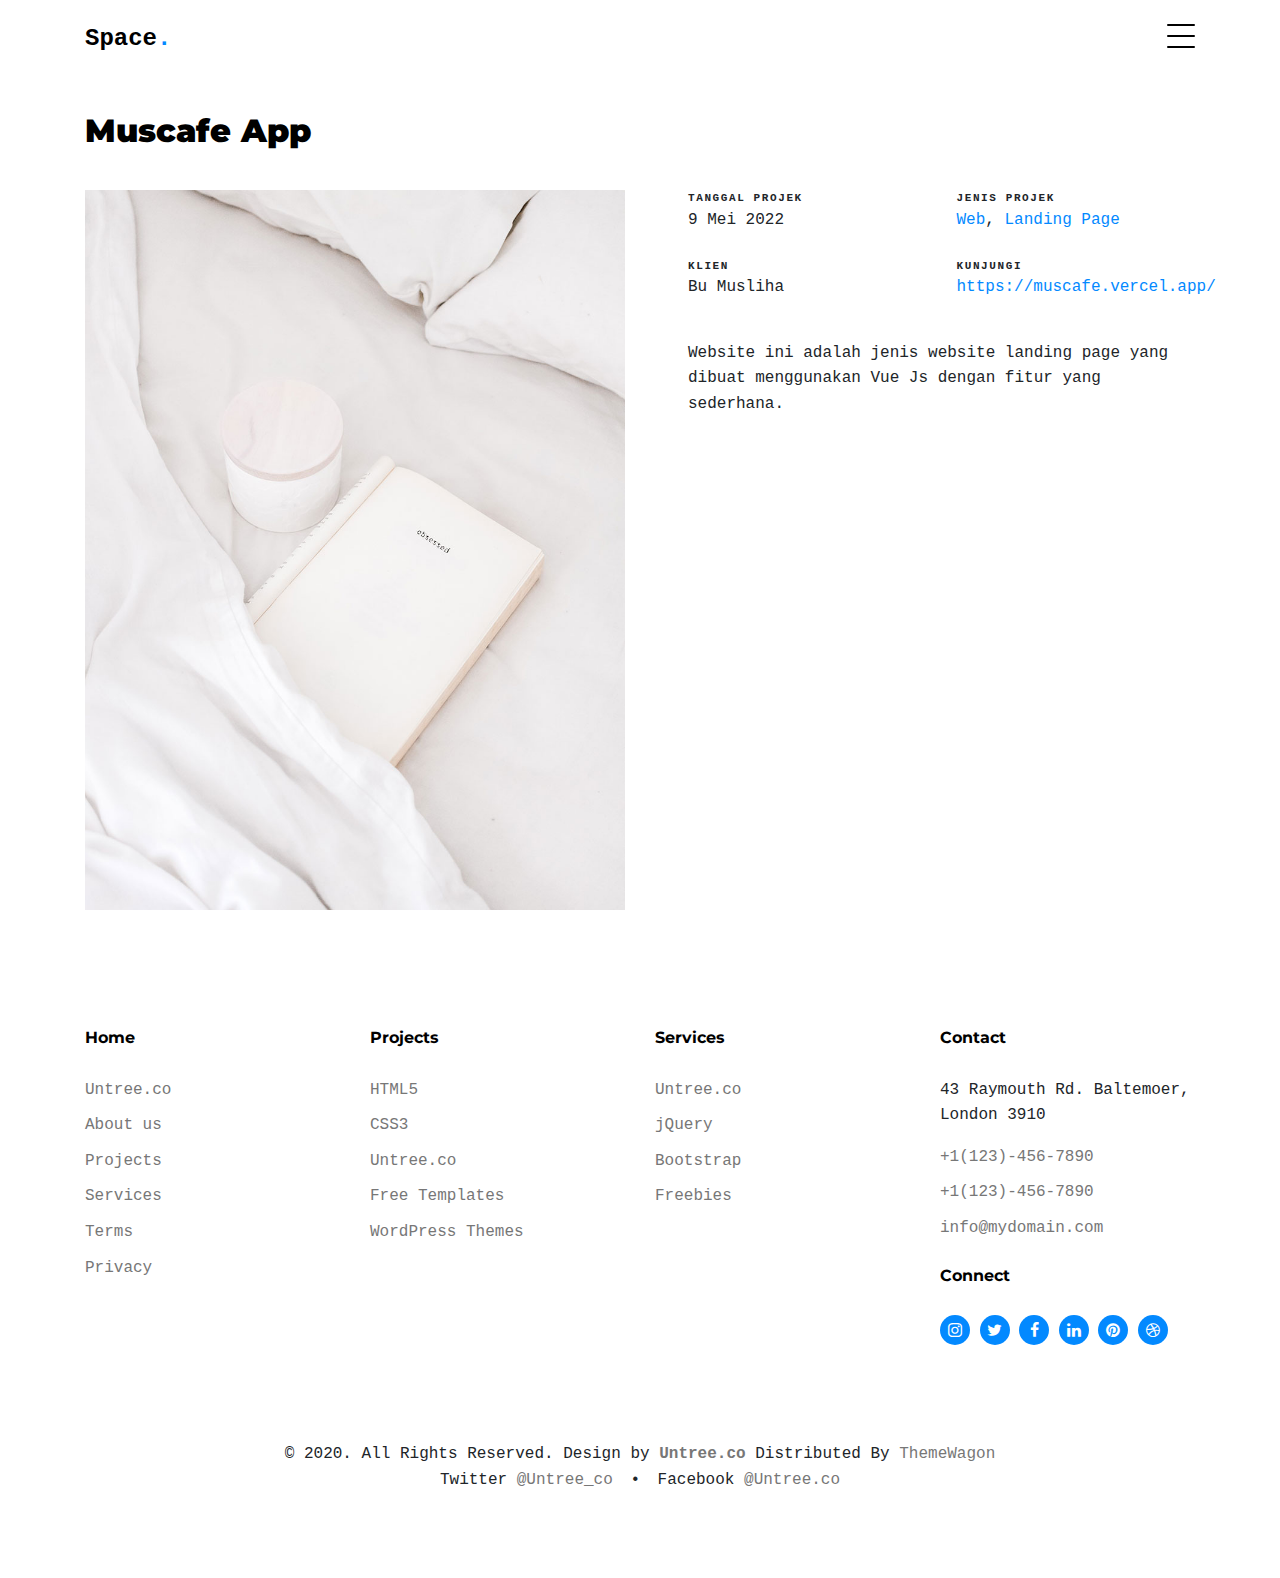
==== commit 3e364809: "Update portfolio-muscafe.html" ====
--- a/portfolio-muscafe.html
+++ b/portfolio-muscafe.html
@@ -90,7 +90,7 @@
       <div class="portfolio-single-wrap unslate_co--section" id="portfolio-single-section">
 
         <div class="portfolio-single-inner">
-          <h2 class="heading-portfolio-single-h2 text-black">Obsessed Book</h2>
+          <h2 class="heading-portfolio-single-h2 text-black">Muscafe App</h2>
 
           <div class="row mb-5 align-items-stretch">
 
@@ -102,33 +102,31 @@
               <div class="row mb-3">
                 <div class="col-sm-6 col-md-6 col-lg-6 mb-4">
                   <div class="detail-v1">
-                    <span class="detail-label">Project Date</span>
-                    <span class="detail-val">March 9th, 2022</span>
-                  </div>
-                </div>
-                <div class="col-sm-6 col-md-6 col-lg-6 mb-4">
-                  <div class="detail-v1">
-                    <span class="detail-label">Role</span>
-                    <span class="detail-val"><a href="#">Identity</a>, <a href="#">Web Design</a></span>
-                  </div>
-                </div>
-                <div class="col-sm-6 col-md-6 col-lg-6 mb-4">
-                  <div class="detail-v1">
-                    <span class="detail-label">Client</span>
+                    <span class="detail-label">Tanggal Projek</span>
+                    <span class="detail-val">9 Mei 2022</span>
+                  </div>
+                </div>
+                <div class="col-sm-6 col-md-6 col-lg-6 mb-4">
+                  <div class="detail-v1">
+                    <span class="detail-label">Jenis Projek</span>
+                    <span class="detail-val"><a href="#">Web</a>, <a href="#">Landing Page</a></span>
+                  </div>
+                </div>
+                <div class="col-sm-6 col-md-6 col-lg-6 mb-4">
+                  <div class="detail-v1">
+                    <span class="detail-label">Klien</span>
                     <span class="detail-val">Bu Musliha</span>
                   </div>
                 </div>
                 <div class="col-sm-6 col-md-6 col-lg-6 mb-4">
                   <div class="detail-v1">
-                    <span class="detail-label">Visit</span>
+                    <span class="detail-label">Kunjungi</span>
                     <span class="detail-val"><a href="http://muscafe.vercel.app">https://muscafe.vercel.app/</a></span>
                   </div>
                 </div>
               </div>
 
-              <p>Far far away, behind the word mountains, far from the countries Vokalia and Consonantia, there live the blind texts. Separated they live in Bookmarksgrove right at the coast of the Semantics, a large language ocean. A small river named Duden flows by their place and supplies it with the necessary regelialia. It is a paradisematic country, in which roasted parts of sentences fly into your mouth.</p>
-
-              <p>Even the all-powerful Pointing has no control about the blind texts it is an almost unorthographic life One day however a small line of blind text by the name of Lorem Ipsum decided to leave for the far World of Grammar.</p>
+              <p>Website ini adalah jenis website landing page yang dibuat menggunakan Vue Js dengan fitur yang sederhana.</p>
 
             </div>
 
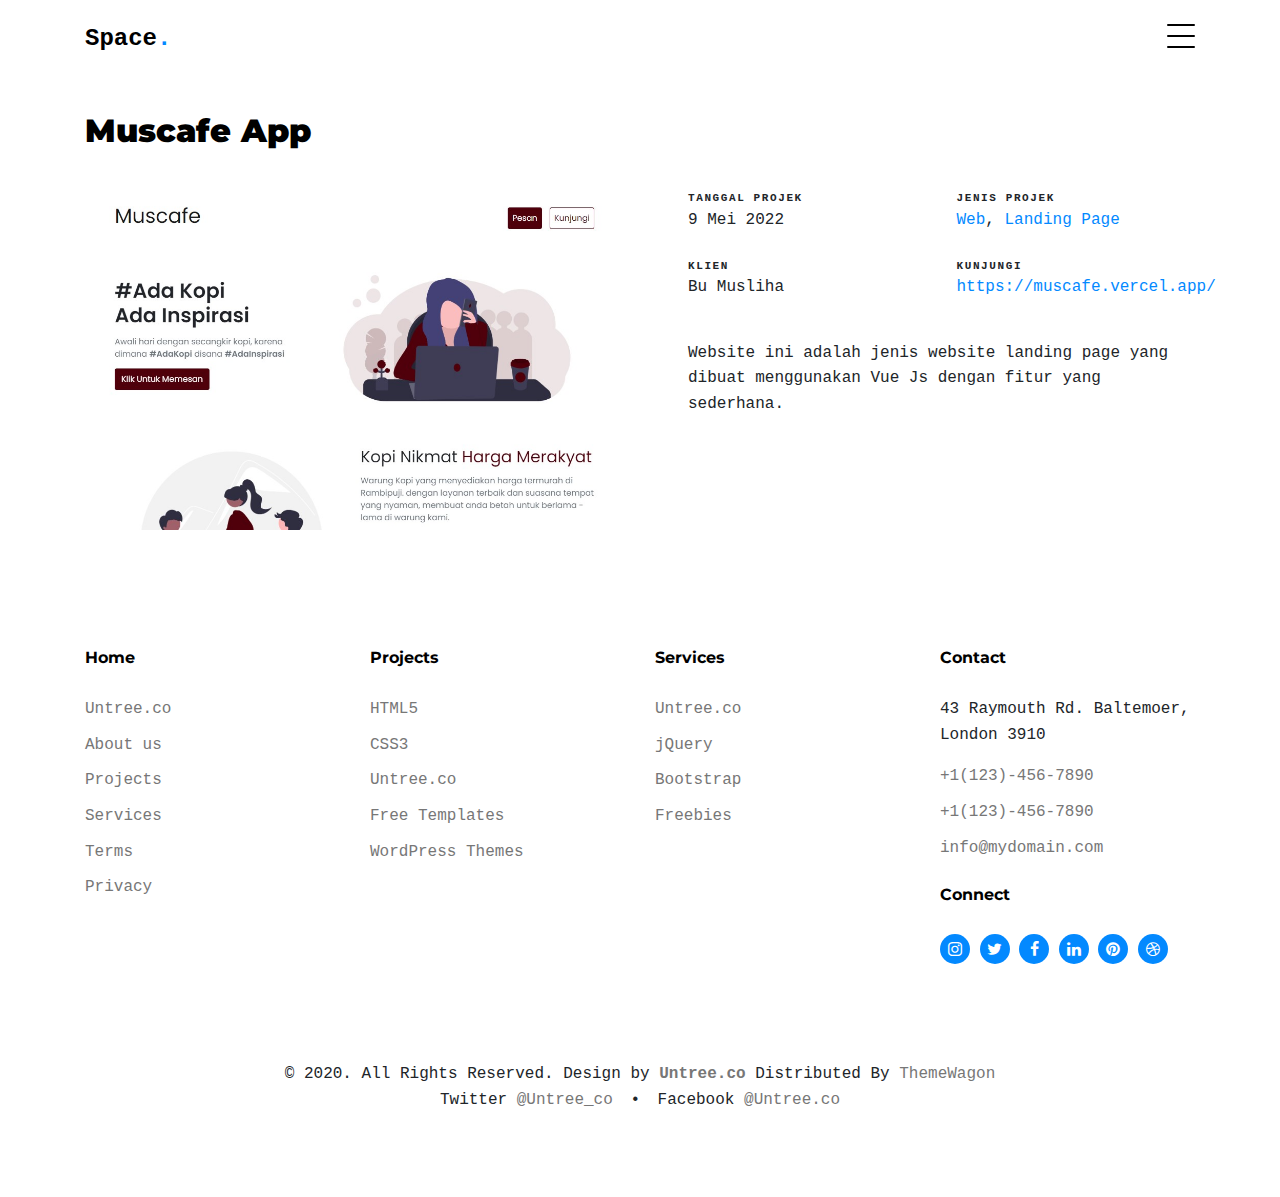
==== commit 20924a06: "update portfolio" ====
--- a/portfolio-muscafe.html
+++ b/portfolio-muscafe.html
@@ -18,7 +18,8 @@
 
   <link rel="preconnect" href="https://fonts.googleapis.com">
   <link rel="preconnect" href="https://fonts.gstatic.com" crossorigin>
-  <link href="https://fonts.googleapis.com/css2?family=Montserrat:wght@400;700&family=PT+Mono&display=swap" rel="stylesheet">
+  <link href="https://fonts.googleapis.com/css2?family=Montserrat:wght@400;700&family=PT+Mono&display=swap"
+    rel="stylesheet">
 
   <link rel="stylesheet" href="css/bootstrap.min.css">
   <link rel="stylesheet" href="css/owl.carousel.min.css">
@@ -43,7 +44,7 @@
     </div>
     <div class="site-mobile-menu-body"></div>
   </div>
-  
+
   <nav class="site-nav dark mb-5 site-navbar-target">
     <div class="container">
       <div class="site-navigation">
@@ -72,7 +73,8 @@
           <li><a href="contact.html">Contact us</a></li>
         </ul>
 
-        <a href="#" class="burger ml-auto float-right site-menu-toggle js-menu-toggle d-inline-block d-lg-inline-block" data-toggle="collapse" data-target="#main-navbar">
+        <a href="#" class="burger ml-auto float-right site-menu-toggle js-menu-toggle d-inline-block d-lg-inline-block"
+          data-toggle="collapse" data-target="#main-navbar">
           <span></span>
         </a>
 
@@ -82,10 +84,10 @@
 
 
 
-  
-
-
-  <div class="untree_co-section untree_co-section-4 pb-0"  id="portfolio-section">
+
+
+
+  <div class="untree_co-section untree_co-section-4 pb-0" id="portfolio-section">
     <div class="container">
       <div class="portfolio-single-wrap unslate_co--section" id="portfolio-single-section">
 
@@ -95,7 +97,7 @@
           <div class="row mb-5 align-items-stretch">
 
             <div class="col-lg-6 mb-5 mb-lg-0">
-              <img src="images/img_1.jpg" alt="Image" class="img-fluid">
+              <img src="images/img_muscafe.jpg" alt="Image" class="img-fluid">
             </div>
 
             <div class="col-lg-6 pl-lg-5">
@@ -126,7 +128,8 @@
                 </div>
               </div>
 
-              <p>Website ini adalah jenis website landing page yang dibuat menggunakan Vue Js dengan fitur yang sederhana.</p>
+              <p>Website ini adalah jenis website landing page yang dibuat menggunakan Vue Js dengan fitur yang
+                sederhana.</p>
 
             </div>
 
@@ -210,7 +213,9 @@
 
         <div class="row mt-5">
           <div class="col-12 text-center">
-            <p class=" mb-0">&copy; 2020. All Rights Reserved. Design by <a href="https://untree.co/" target="_blank" class=""><strong>Untree.co</strong></a> Distributed By <a href="https://themewagon.com">ThemeWagon</a> </p>
+            <p class=" mb-0">&copy; 2020. All Rights Reserved. Design by <a href="https://untree.co/" target="_blank"
+                class=""><strong>Untree.co</strong></a> Distributed By <a href="https://themewagon.com">ThemeWagon</a>
+            </p>
             <p class="">
               <span class="mx-2">Twitter <a href="https://twitter.com/untree_co">@Untree_co</a></span>
               <span>&bullet;</span>
@@ -241,7 +246,7 @@
     <script src="js/scrollmagic.animation.gsap.min.js"></script>
 
     <script src="js/custom.js"></script>
-    
-  </body>
-
-  </html>+
+</body>
+
+</html>